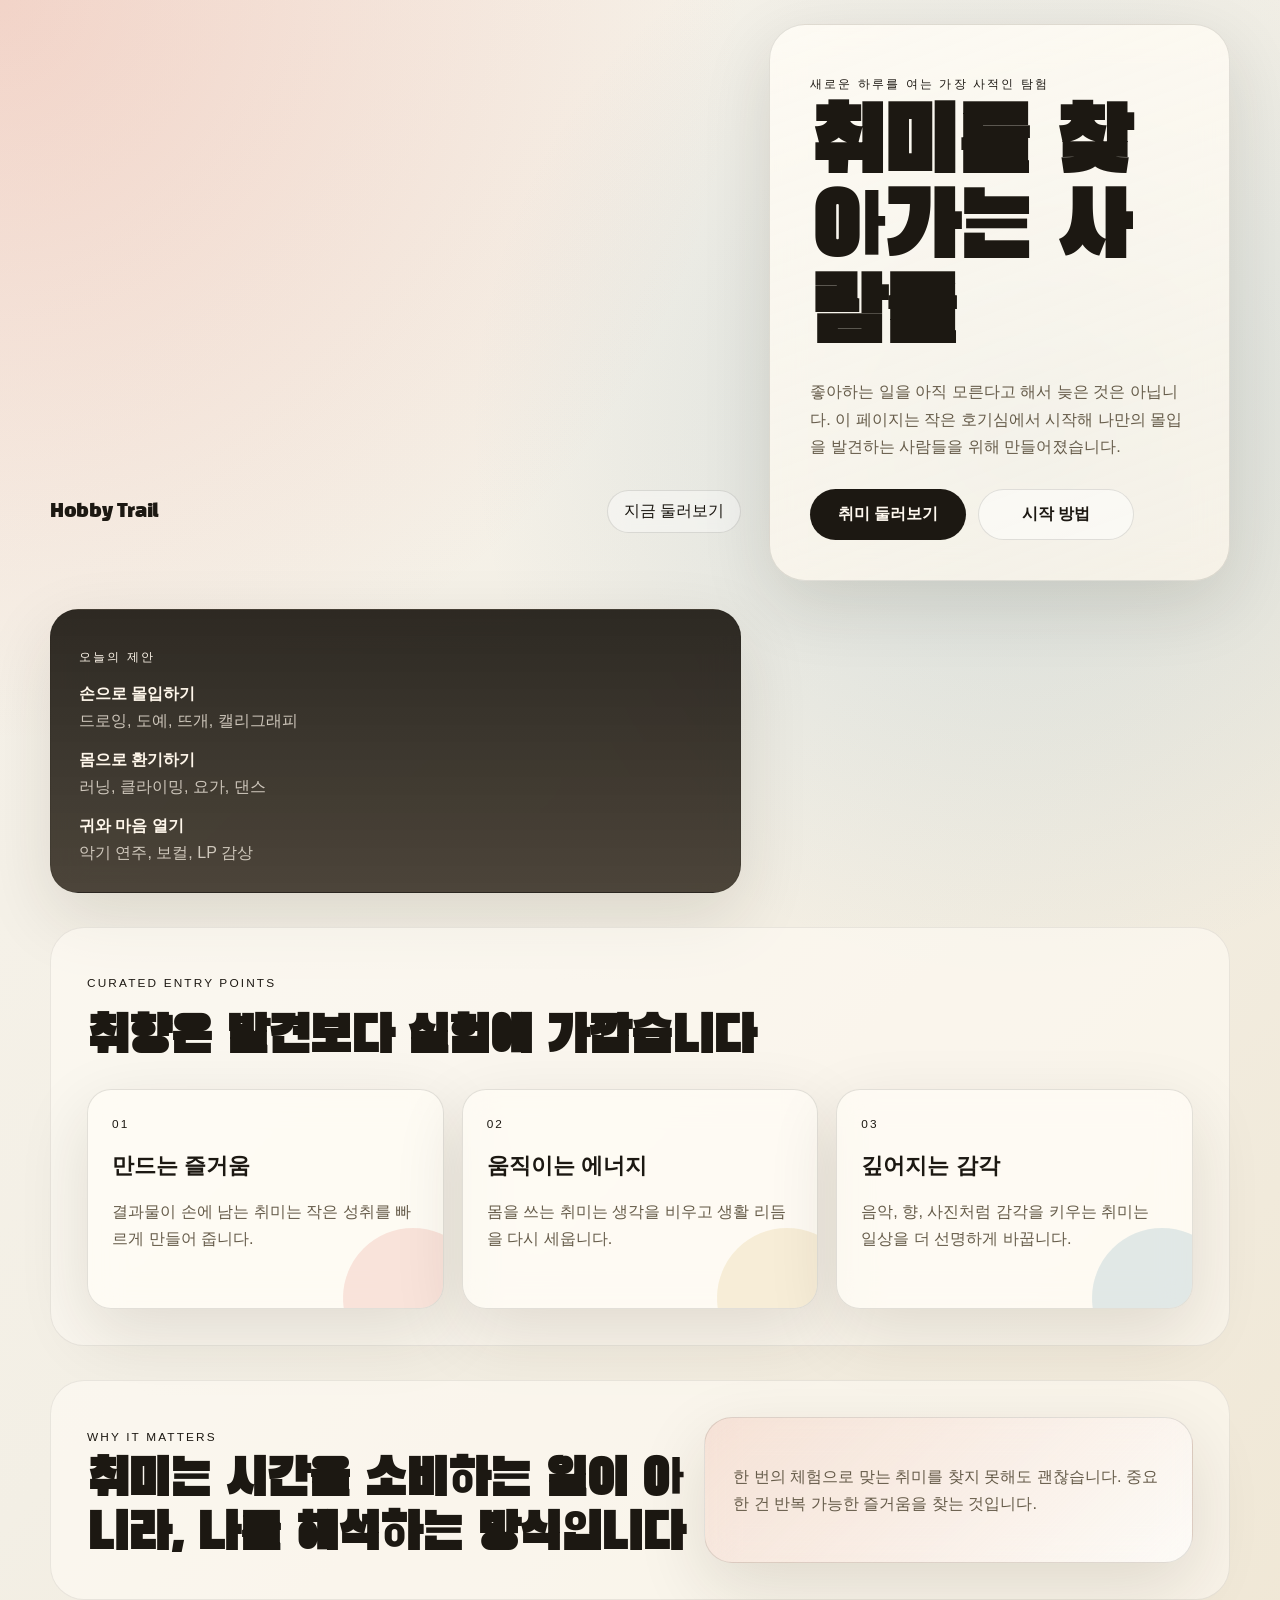
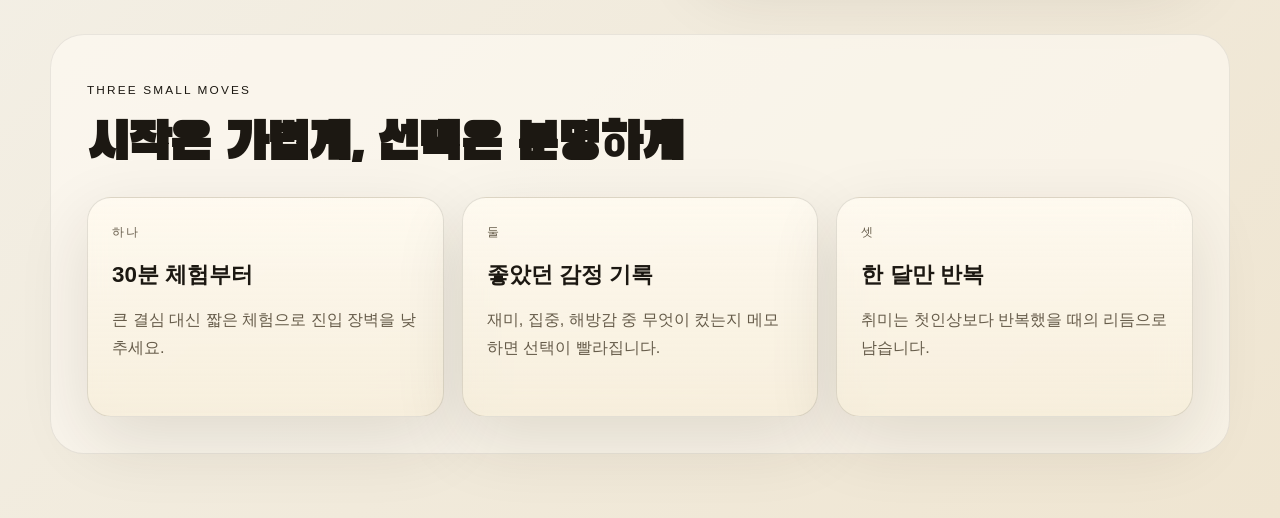
==== index.html @ 18a71db5 "Create hobby landing page and deploy workflow" ====
<!doctype html>
<html lang="ko">
<head>
  <meta charset="UTF-8" />
  <meta name="viewport" content="width=device-width, initial-scale=1.0" />
  <meta name="description" content="취미를 찾아가는 사람들을 위한 감각적인 안내 페이지" />
  <title>취미를 찾아가는 사람들</title>
  <link rel="preconnect" href="https://fonts.googleapis.com" />
  <link rel="preconnect" href="https://fonts.gstatic.com" crossorigin />
  <link href="https://fonts.googleapis.com/css2?family=Black+Han+Sans&family=SUIT:wght@300;400;500;600;700;800&display=swap" rel="stylesheet" />
  <link href="./style.css" rel="stylesheet" />
</head>
<body>
  <div class="page-shell">
    <header class="hero">
      <nav class="topbar">
        <span class="brand">Hobby Trail</span>
        <a href="#explore">지금 둘러보기</a>
      </nav>

      <div class="hero-copy reveal">
        <p class="eyebrow">새로운 하루를 여는 가장 사적인 탐험</p>
        <h1>취미를 찾아가는 사람들</h1>
        <p class="hero-text">
          좋아하는 일을 아직 모른다고 해서 늦은 것은 아닙니다.
          이 페이지는 작은 호기심에서 시작해 나만의 몰입을 발견하는 사람들을 위해 만들어졌습니다.
        </p>

        <div class="hero-actions">
          <a class="button primary" href="#cards">취미 둘러보기</a>
          <a class="button secondary" href="#steps">시작 방법</a>
        </div>
      </div>

      <div class="hero-panel reveal delay-1">
        <p class="panel-label">오늘의 제안</p>
        <ul>
          <li><strong>손으로 몰입하기</strong><span>드로잉, 도예, 뜨개, 캘리그래피</span></li>
          <li><strong>몸으로 환기하기</strong><span>러닝, 클라이밍, 요가, 댄스</span></li>
          <li><strong>귀와 마음 열기</strong><span>악기 연주, 보컬, LP 감상</span></li>
        </ul>
      </div>
    </header>

    <main>
      <section id="cards" class="section reveal">
        <div class="section-heading">
          <p class="section-kicker">Curated Entry Points</p>
          <h2>취향은 발견보다 실험에 가깝습니다</h2>
        </div>

        <div class="card-grid">
          <article class="card accent-coral">
            <span class="card-index">01</span>
            <h3>만드는 즐거움</h3>
            <p>결과물이 손에 남는 취미는 작은 성취를 빠르게 만들어 줍니다.</p>
          </article>
          <article class="card accent-gold">
            <span class="card-index">02</span>
            <h3>움직이는 에너지</h3>
            <p>몸을 쓰는 취미는 생각을 비우고 생활 리듬을 다시 세웁니다.</p>
          </article>
          <article class="card accent-sky">
            <span class="card-index">03</span>
            <h3>깊어지는 감각</h3>
            <p>음악, 향, 사진처럼 감각을 키우는 취미는 일상을 더 선명하게 바꿉니다.</p>
          </article>
        </div>
      </section>

      <section id="explore" class="section split-section reveal delay-1">
        <div>
          <p class="section-kicker">Why It Matters</p>
          <h2>취미는 시간을 소비하는 일이 아니라, 나를 해석하는 방식입니다</h2>
        </div>
        <div class="quote-box">
          <p>
            한 번의 체험으로 맞는 취미를 찾지 못해도 괜찮습니다. 중요한 건 반복 가능한 즐거움을 찾는 것입니다.
          </p>
        </div>
      </section>

      <section id="steps" class="section steps reveal delay-2">
        <div class="section-heading">
          <p class="section-kicker">Three Small Moves</p>
          <h2>시작은 가볍게, 선택은 분명하게</h2>
        </div>

        <div class="step-list">
          <article>
            <span>하나</span>
            <h3>30분 체험부터</h3>
            <p>큰 결심 대신 짧은 체험으로 진입 장벽을 낮추세요.</p>
          </article>
          <article>
            <span>둘</span>
            <h3>좋았던 감정 기록</h3>
            <p>재미, 집중, 해방감 중 무엇이 컸는지 메모하면 선택이 빨라집니다.</p>
          </article>
          <article>
            <span>셋</span>
            <h3>한 달만 반복</h3>
            <p>취미는 첫인상보다 반복했을 때의 리듬으로 남습니다.</p>
          </article>
        </div>
      </section>
    </main>
  </div>

  <script defer src="./main.js"></script>
</body>
</html>
---- style.css ----
:root {
  --bg: #f3efe5;
  --bg-strong: #d9c6a2;
  --ink: #1c1812;
  --muted: #665c4a;
  --card: rgba(255, 252, 245, 0.72);
  --line: rgba(28, 24, 18, 0.12);
  --coral: #df6d57;
  --gold: #d1a645;
  --sky: #4d88a8;
  --shadow: 0 24px 70px rgba(45, 33, 10, 0.12);
}

* {
  box-sizing: border-box;
}

html {
  scroll-behavior: smooth;
}

body {
  margin: 0;
  min-height: 100vh;
  color: var(--ink);
  font-family: "SUIT", sans-serif;
  background:
    radial-gradient(circle at top left, rgba(223, 109, 87, 0.24), transparent 30%),
    radial-gradient(circle at 80% 20%, rgba(77, 136, 168, 0.18), transparent 28%),
    linear-gradient(135deg, #f8f4ec 0%, var(--bg) 45%, #efe5d1 100%);
}

a {
  color: inherit;
  text-decoration: none;
}

.page-shell {
  width: min(1180px, calc(100% - 32px));
  margin: 0 auto;
  padding: 24px 0 64px;
}

.topbar {
  display: flex;
  align-items: center;
  justify-content: space-between;
  gap: 16px;
  margin-bottom: 48px;
}

.brand,
.hero h1,
.section-heading h2,
.split-section h2 {
  font-family: "Black Han Sans", sans-serif;
  letter-spacing: -0.02em;
}

.brand {
  font-size: 1.15rem;
}

.topbar a {
  padding: 10px 16px;
  border: 1px solid var(--line);
  border-radius: 999px;
  background: rgba(255, 255, 255, 0.4);
  backdrop-filter: blur(10px);
}

.hero {
  display: grid;
  grid-template-columns: minmax(0, 1.2fr) minmax(280px, 0.8fr);
  gap: 28px;
  align-items: end;
}

.hero-copy,
.hero-panel,
.card,
.quote-box,
.step-list article {
  border: 1px solid var(--line);
  box-shadow: var(--shadow);
  backdrop-filter: blur(16px);
}

.hero-copy {
  padding: 40px;
  border-radius: 36px;
  background: linear-gradient(160deg, rgba(255, 252, 245, 0.86), rgba(255, 248, 236, 0.68));
}

.eyebrow,
.section-kicker,
.panel-label,
.card-index,
.steps span {
  text-transform: uppercase;
  letter-spacing: 0.18em;
  font-size: 0.74rem;
}

.hero h1 {
  margin: 10px 0 18px;
  font-size: clamp(3rem, 7vw, 5.8rem);
  line-height: 0.95;
}

.hero-text,
.card p,
.quote-box p,
.step-list p {
  color: var(--muted);
  line-height: 1.7;
  font-size: 1.02rem;
}

.hero-actions {
  display: flex;
  flex-wrap: wrap;
  gap: 12px;
  margin-top: 28px;
}

.button {
  display: inline-flex;
  align-items: center;
  justify-content: center;
  min-width: 156px;
  padding: 14px 20px;
  border-radius: 999px;
  font-weight: 700;
}

.button.primary {
  background: var(--ink);
  color: #fff9f0;
}

.button.secondary {
  border: 1px solid var(--line);
  background: rgba(255, 255, 255, 0.5);
}

.hero-panel {
  padding: 28px;
  border-radius: 28px;
  background: linear-gradient(180deg, rgba(28, 24, 18, 0.92), rgba(48, 40, 29, 0.86));
  color: #fff7eb;
}

.hero-panel ul {
  margin: 18px 0 0;
  padding: 0;
  list-style: none;
  display: grid;
  gap: 18px;
}

.hero-panel li {
  display: grid;
  gap: 6px;
}

.hero-panel span {
  color: rgba(255, 247, 235, 0.74);
}

.section {
  margin-top: 34px;
  padding: 36px;
  border-radius: 34px;
  background: rgba(255, 252, 245, 0.58);
  border: 1px solid rgba(28, 24, 18, 0.08);
}

.section-heading {
  display: grid;
  gap: 10px;
  margin-bottom: 24px;
}

.section-heading h2,
.split-section h2 {
  margin: 0;
  font-size: clamp(2rem, 4vw, 3.4rem);
  line-height: 1.05;
}

.card-grid,
.step-list {
  display: grid;
  grid-template-columns: repeat(3, minmax(0, 1fr));
  gap: 18px;
}

.card,
.step-list article {
  position: relative;
  overflow: hidden;
  min-height: 220px;
  padding: 24px;
  border-radius: 24px;
  background: var(--card);
}

.card::after,
.step-list article::after {
  content: "";
  position: absolute;
  inset: auto -40px -60px auto;
  width: 140px;
  height: 140px;
  border-radius: 50%;
  opacity: 0.16;
}

.accent-coral::after {
  background: var(--coral);
}

.accent-gold::after {
  background: var(--gold);
}

.accent-sky::after {
  background: var(--sky);
}

.card h3,
.step-list h3 {
  margin: 18px 0 10px;
  font-size: 1.4rem;
}

.split-section {
  display: grid;
  grid-template-columns: minmax(0, 1.1fr) minmax(280px, 0.9fr);
  gap: 20px;
  align-items: center;
}

.quote-box {
  padding: 28px;
  border-radius: 28px;
  background: linear-gradient(135deg, rgba(223, 109, 87, 0.14), rgba(255, 255, 255, 0.62));
}

.step-list article {
  background: linear-gradient(180deg, rgba(255, 250, 240, 0.86), rgba(245, 236, 215, 0.72));
}

.steps span {
  display: inline-block;
  color: var(--muted);
}

.reveal {
  opacity: 0;
  transform: translateY(24px);
  transition: opacity 700ms ease, transform 700ms ease;
}

.reveal.visible {
  opacity: 1;
  transform: translateY(0);
}

.delay-1 {
  transition-delay: 120ms;
}

.delay-2 {
  transition-delay: 220ms;
}

@media (max-width: 900px) {
  .hero,
  .split-section,
  .card-grid,
  .step-list {
    grid-template-columns: 1fr;
  }

  .hero-copy,
  .hero-panel,
  .section {
    padding: 28px;
  }
}

@media (max-width: 560px) {
  .page-shell {
    width: min(100% - 20px, 1180px);
    padding-top: 12px;
  }

  .topbar {
    margin-bottom: 20px;
  }

  .topbar,
  .hero-actions {
    flex-direction: column;
    align-items: stretch;
  }

  .hero h1 {
    font-size: clamp(2.4rem, 16vw, 3.8rem);
  }

  .button {
    width: 100%;
  }
}
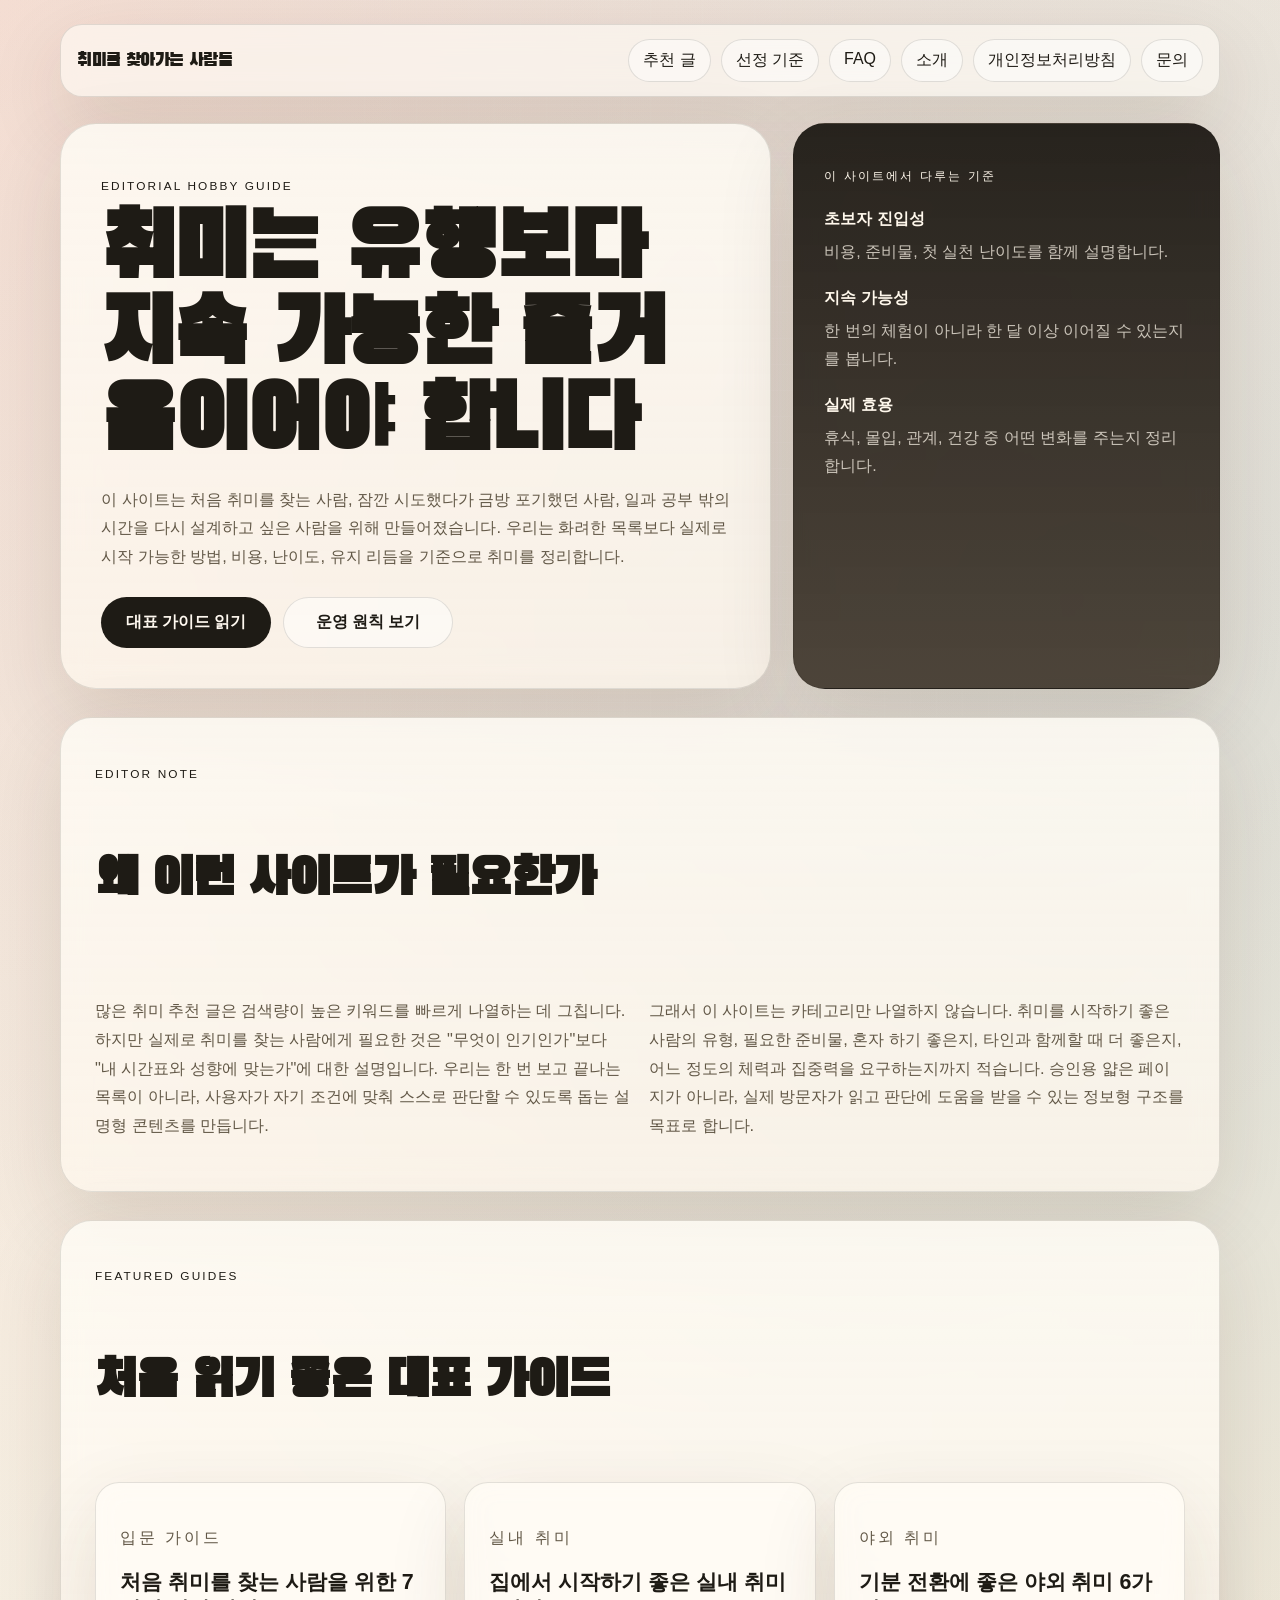
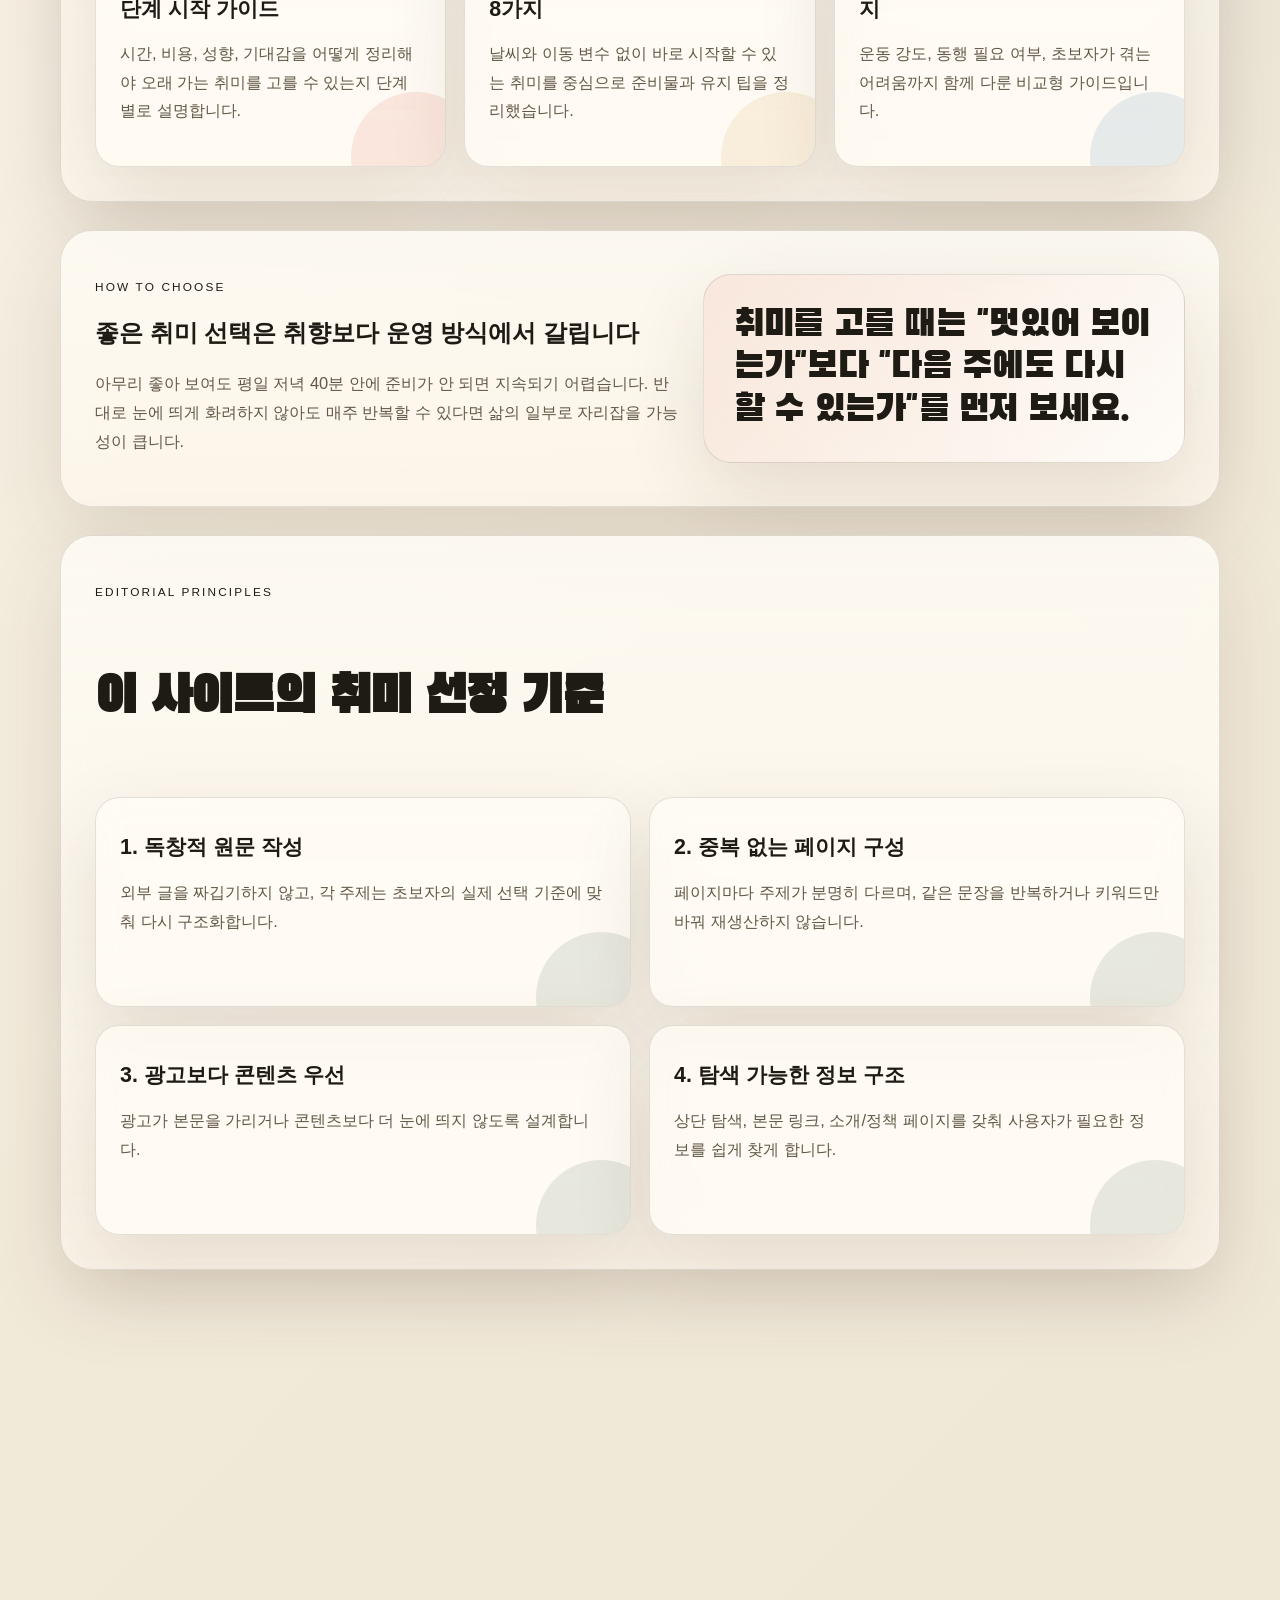
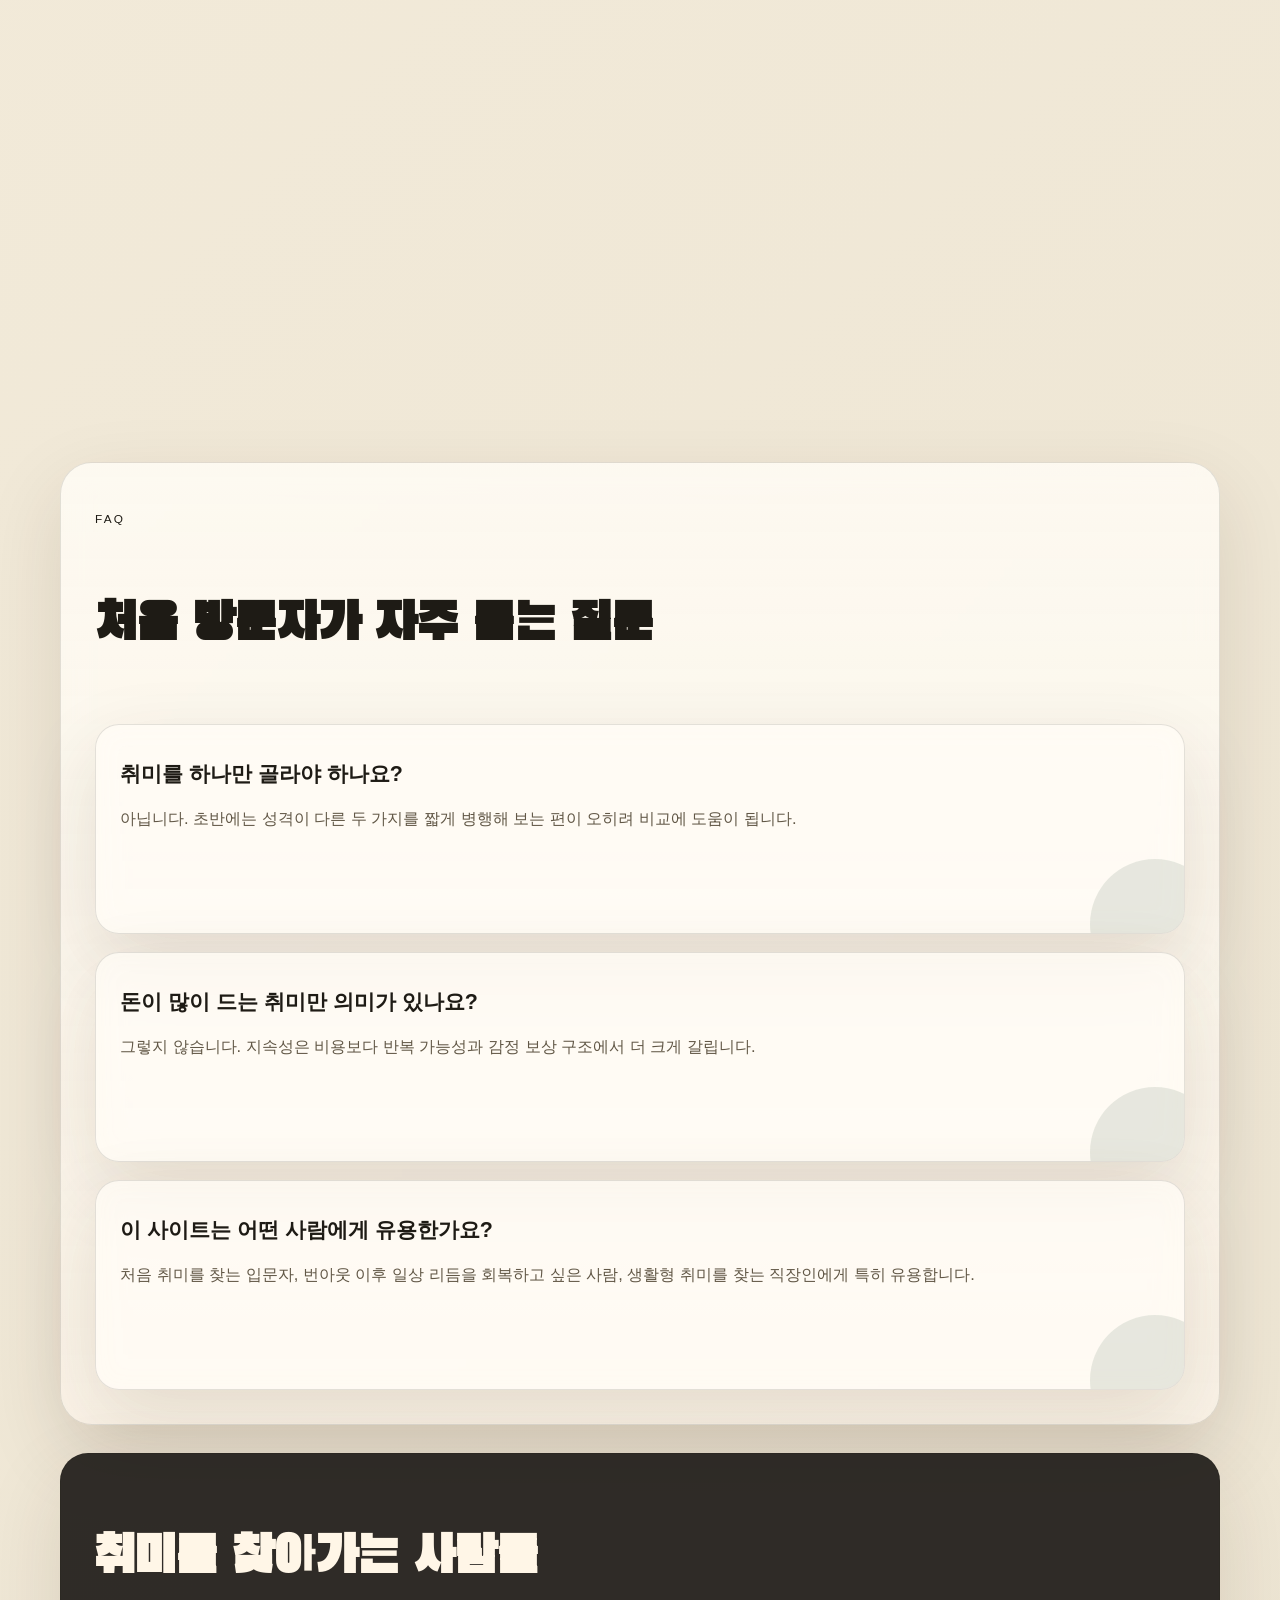
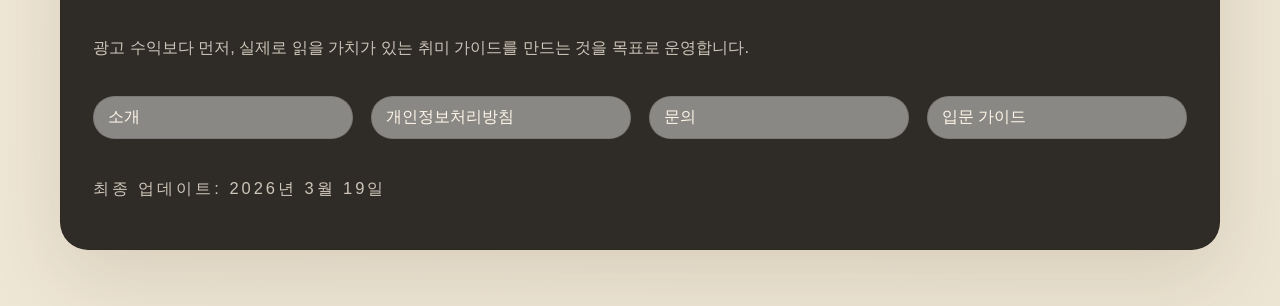
==== commit 209a9df2: "Expand site for quality content and AdSense readiness" ====
--- a/index.html
+++ b/index.html
@@ -3,108 +3,207 @@
 <head>
   <meta charset="UTF-8" />
   <meta name="viewport" content="width=device-width, initial-scale=1.0" />
-  <meta name="description" content="취미를 찾아가는 사람들을 위한 감각적인 안내 페이지" />
+  <meta name="description" content="취미를 찾는 과정에 필요한 가이드, 추천 기준, 운영 원칙을 담은 정보형 사이트" />
+  <meta name="keywords" content="취미 추천, 취미 찾기, 초보 취미, 실내 취미, 야외 취미" />
+  <meta name="author" content="취미를 찾아가는 사람들" />
+  <meta property="og:title" content="취미를 찾아가는 사람들" />
+  <meta property="og:description" content="처음 취미를 찾는 사람을 위한 실제 가이드와 큐레이션" />
+  <meta property="og:type" content="website" />
+  <meta property="og:url" content="https://hobby-jong-20260319.web.app/" />
+  <link rel="canonical" href="https://hobby-jong-20260319.web.app/" />
   <title>취미를 찾아가는 사람들</title>
   <link rel="preconnect" href="https://fonts.googleapis.com" />
   <link rel="preconnect" href="https://fonts.gstatic.com" crossorigin />
   <link href="https://fonts.googleapis.com/css2?family=Black+Han+Sans&family=SUIT:wght@300;400;500;600;700;800&display=swap" rel="stylesheet" />
   <link href="./style.css" rel="stylesheet" />
+  <script async src="https://pagead2.googlesyndication.com/pagead/js/adsbygoogle.js?client=ca-pub-4924154315102269" crossorigin="anonymous"></script>
 </head>
 <body>
-  <div class="page-shell">
-    <header class="hero">
+  <div class="page-shell site-layout">
+    <header class="site-header reveal">
       <nav class="topbar">
-        <span class="brand">Hobby Trail</span>
-        <a href="#explore">지금 둘러보기</a>
+        <a class="brand" href="./index.html">취미를 찾아가는 사람들</a>
+        <div class="nav-links">
+          <a href="#featured">추천 글</a>
+          <a href="#principles">선정 기준</a>
+          <a href="#faq">FAQ</a>
+          <a href="./about.html">소개</a>
+          <a href="./privacy.html">개인정보처리방침</a>
+          <a href="./contact.html">문의</a>
+        </div>
       </nav>
 
-      <div class="hero-copy reveal">
-        <p class="eyebrow">새로운 하루를 여는 가장 사적인 탐험</p>
-        <h1>취미를 찾아가는 사람들</h1>
-        <p class="hero-text">
-          좋아하는 일을 아직 모른다고 해서 늦은 것은 아닙니다.
-          이 페이지는 작은 호기심에서 시작해 나만의 몰입을 발견하는 사람들을 위해 만들어졌습니다.
-        </p>
-
-        <div class="hero-actions">
-          <a class="button primary" href="#cards">취미 둘러보기</a>
-          <a class="button secondary" href="#steps">시작 방법</a>
-        </div>
-      </div>
-
-      <div class="hero-panel reveal delay-1">
-        <p class="panel-label">오늘의 제안</p>
-        <ul>
-          <li><strong>손으로 몰입하기</strong><span>드로잉, 도예, 뜨개, 캘리그래피</span></li>
-          <li><strong>몸으로 환기하기</strong><span>러닝, 클라이밍, 요가, 댄스</span></li>
-          <li><strong>귀와 마음 열기</strong><span>악기 연주, 보컬, LP 감상</span></li>
-        </ul>
-      </div>
+      <section class="hero hero-wide">
+        <div class="hero-copy reveal">
+          <p class="eyebrow">Editorial Hobby Guide</p>
+          <h1>취미는 유행보다<br />지속 가능한 즐거움이어야 합니다</h1>
+          <p class="hero-text">
+            이 사이트는 처음 취미를 찾는 사람, 잠깐 시도했다가 금방 포기했던 사람,
+            일과 공부 밖의 시간을 다시 설계하고 싶은 사람을 위해 만들어졌습니다.
+            우리는 화려한 목록보다 실제로 시작 가능한 방법, 비용, 난이도, 유지 리듬을 기준으로 취미를 정리합니다.
+          </p>
+          <div class="hero-actions">
+            <a class="button primary" href="#featured">대표 가이드 읽기</a>
+            <a class="button secondary" href="./about.html">운영 원칙 보기</a>
+          </div>
+        </div>
+
+        <aside class="hero-panel reveal delay-1">
+          <p class="panel-label">이 사이트에서 다루는 기준</p>
+          <ul>
+            <li><strong>초보자 진입성</strong><span>비용, 준비물, 첫 실천 난이도를 함께 설명합니다.</span></li>
+            <li><strong>지속 가능성</strong><span>한 번의 체험이 아니라 한 달 이상 이어질 수 있는지를 봅니다.</span></li>
+            <li><strong>실제 효용</strong><span>휴식, 몰입, 관계, 건강 중 어떤 변화를 주는지 정리합니다.</span></li>
+          </ul>
+        </aside>
+      </section>
     </header>
 
     <main>
-      <section id="cards" class="section reveal">
-        <div class="section-heading">
-          <p class="section-kicker">Curated Entry Points</p>
-          <h2>취향은 발견보다 실험에 가깝습니다</h2>
-        </div>
-
-        <div class="card-grid">
-          <article class="card accent-coral">
-            <span class="card-index">01</span>
-            <h3>만드는 즐거움</h3>
-            <p>결과물이 손에 남는 취미는 작은 성취를 빠르게 만들어 줍니다.</p>
-          </article>
-          <article class="card accent-gold">
-            <span class="card-index">02</span>
-            <h3>움직이는 에너지</h3>
-            <p>몸을 쓰는 취미는 생각을 비우고 생활 리듬을 다시 세웁니다.</p>
-          </article>
-          <article class="card accent-sky">
-            <span class="card-index">03</span>
-            <h3>깊어지는 감각</h3>
-            <p>음악, 향, 사진처럼 감각을 키우는 취미는 일상을 더 선명하게 바꿉니다.</p>
-          </article>
-        </div>
-      </section>
-
-      <section id="explore" class="section split-section reveal delay-1">
+      <section class="section editorial-note reveal">
+        <div class="section-heading">
+          <p class="section-kicker">Editor Note</p>
+          <h2>왜 이런 사이트가 필요한가</h2>
+        </div>
+        <div class="prose-grid">
+          <p>
+            많은 취미 추천 글은 검색량이 높은 키워드를 빠르게 나열하는 데 그칩니다. 하지만 실제로 취미를 찾는 사람에게 필요한 것은
+            "무엇이 인기인가"보다 "내 시간표와 성향에 맞는가"에 대한 설명입니다. 우리는 한 번 보고 끝나는 목록이 아니라,
+            사용자가 자기 조건에 맞춰 스스로 판단할 수 있도록 돕는 설명형 콘텐츠를 만듭니다.
+          </p>
+          <p>
+            그래서 이 사이트는 카테고리만 나열하지 않습니다. 취미를 시작하기 좋은 사람의 유형, 필요한 준비물, 혼자 하기 좋은지,
+            타인과 함께할 때 더 좋은지, 어느 정도의 체력과 집중력을 요구하는지까지 적습니다. 승인용 얇은 페이지가 아니라,
+            실제 방문자가 읽고 판단에 도움을 받을 수 있는 정보형 구조를 목표로 합니다.
+          </p>
+        </div>
+      </section>
+
+      <section id="featured" class="section reveal">
+        <div class="section-heading">
+          <p class="section-kicker">Featured Guides</p>
+          <h2>처음 읽기 좋은 대표 가이드</h2>
+        </div>
+        <div class="article-grid">
+          <article class="article-card accent-coral">
+            <p class="article-meta">입문 가이드</p>
+            <h3><a href="./guides/first-hobby.html">처음 취미를 찾는 사람을 위한 7단계 시작 가이드</a></h3>
+            <p>시간, 비용, 성향, 기대감을 어떻게 정리해야 오래 가는 취미를 고를 수 있는지 단계별로 설명합니다.</p>
+          </article>
+          <article class="article-card accent-gold">
+            <p class="article-meta">실내 취미</p>
+            <h3><a href="./guides/indoor-hobbies.html">집에서 시작하기 좋은 실내 취미 8가지</a></h3>
+            <p>날씨와 이동 변수 없이 바로 시작할 수 있는 취미를 중심으로 준비물과 유지 팁을 정리했습니다.</p>
+          </article>
+          <article class="article-card accent-sky">
+            <p class="article-meta">야외 취미</p>
+            <h3><a href="./guides/outdoor-hobbies.html">기분 전환에 좋은 야외 취미 6가지</a></h3>
+            <p>운동 강도, 동행 필요 여부, 초보자가 겪는 어려움까지 함께 다룬 비교형 가이드입니다.</p>
+          </article>
+        </div>
+      </section>
+
+      <section class="section split-section reveal delay-1">
         <div>
-          <p class="section-kicker">Why It Matters</p>
-          <h2>취미는 시간을 소비하는 일이 아니라, 나를 해석하는 방식입니다</h2>
+          <p class="section-kicker">How To Choose</p>
+          <h2>좋은 취미 선택은 취향보다 운영 방식에서 갈립니다</h2>
+          <p class="section-text">
+            아무리 좋아 보여도 평일 저녁 40분 안에 준비가 안 되면 지속되기 어렵습니다.
+            반대로 눈에 띄게 화려하지 않아도 매주 반복할 수 있다면 삶의 일부로 자리잡을 가능성이 큽니다.
+          </p>
         </div>
         <div class="quote-box">
           <p>
-            한 번의 체험으로 맞는 취미를 찾지 못해도 괜찮습니다. 중요한 건 반복 가능한 즐거움을 찾는 것입니다.
-          </p>
-        </div>
-      </section>
-
-      <section id="steps" class="section steps reveal delay-2">
-        <div class="section-heading">
-          <p class="section-kicker">Three Small Moves</p>
-          <h2>시작은 가볍게, 선택은 분명하게</h2>
-        </div>
-
-        <div class="step-list">
-          <article>
-            <span>하나</span>
-            <h3>30분 체험부터</h3>
-            <p>큰 결심 대신 짧은 체험으로 진입 장벽을 낮추세요.</p>
-          </article>
-          <article>
-            <span>둘</span>
-            <h3>좋았던 감정 기록</h3>
-            <p>재미, 집중, 해방감 중 무엇이 컸는지 메모하면 선택이 빨라집니다.</p>
-          </article>
-          <article>
-            <span>셋</span>
-            <h3>한 달만 반복</h3>
-            <p>취미는 첫인상보다 반복했을 때의 리듬으로 남습니다.</p>
+            취미를 고를 때는 "멋있어 보이는가"보다 "다음 주에도 다시 할 수 있는가"를 먼저 보세요.
+          </p>
+        </div>
+      </section>
+
+      <section id="principles" class="section reveal delay-1">
+        <div class="section-heading">
+          <p class="section-kicker">Editorial Principles</p>
+          <h2>이 사이트의 취미 선정 기준</h2>
+        </div>
+        <div class="feature-list">
+          <article>
+            <h3>1. 독창적 원문 작성</h3>
+            <p>외부 글을 짜깁기하지 않고, 각 주제는 초보자의 실제 선택 기준에 맞춰 다시 구조화합니다.</p>
+          </article>
+          <article>
+            <h3>2. 중복 없는 페이지 구성</h3>
+            <p>페이지마다 주제가 분명히 다르며, 같은 문장을 반복하거나 키워드만 바꿔 재생산하지 않습니다.</p>
+          </article>
+          <article>
+            <h3>3. 광고보다 콘텐츠 우선</h3>
+            <p>광고가 본문을 가리거나 콘텐츠보다 더 눈에 띄지 않도록 설계합니다.</p>
+          </article>
+          <article>
+            <h3>4. 탐색 가능한 정보 구조</h3>
+            <p>상단 탐색, 본문 링크, 소개/정책 페이지를 갖춰 사용자가 필요한 정보를 쉽게 찾게 합니다.</p>
+          </article>
+        </div>
+      </section>
+
+      <section class="section reveal delay-2">
+        <div class="section-heading">
+          <p class="section-kicker">Category Snapshot</p>
+          <h2>어떤 유형의 취미를 다루는가</h2>
+        </div>
+        <div class="snapshot-grid">
+          <article class="snapshot-card">
+            <h3>손으로 만드는 취미</h3>
+            <p>드로잉, 도예, 뜨개, 미니어처 제작처럼 결과물이 남아 성취감이 큰 분야입니다.</p>
+          </article>
+          <article class="snapshot-card">
+            <h3>몸을 움직이는 취미</h3>
+            <p>러닝, 수영, 클라이밍, 요가처럼 컨디션 회복과 기분 전환 효과가 분명한 분야입니다.</p>
+          </article>
+          <article class="snapshot-card">
+            <h3>감각을 넓히는 취미</h3>
+            <p>사진, 악기, 커피, 향 관련 취미처럼 집중력과 감상 능력을 함께 키우는 분야입니다.</p>
+          </article>
+          <article class="snapshot-card">
+            <h3>혼자 하기 좋은 취미</h3>
+            <p>독서 기록, 필사, 홈베이킹, 퍼즐, 모델 조립처럼 혼자만의 리듬을 지키기 좋은 분야입니다.</p>
+          </article>
+        </div>
+      </section>
+
+      <section id="faq" class="section reveal delay-2">
+        <div class="section-heading">
+          <p class="section-kicker">FAQ</p>
+          <h2>처음 방문자가 자주 묻는 질문</h2>
+        </div>
+        <div class="faq-list">
+          <article>
+            <h3>취미를 하나만 골라야 하나요?</h3>
+            <p>아닙니다. 초반에는 성격이 다른 두 가지를 짧게 병행해 보는 편이 오히려 비교에 도움이 됩니다.</p>
+          </article>
+          <article>
+            <h3>돈이 많이 드는 취미만 의미가 있나요?</h3>
+            <p>그렇지 않습니다. 지속성은 비용보다 반복 가능성과 감정 보상 구조에서 더 크게 갈립니다.</p>
+          </article>
+          <article>
+            <h3>이 사이트는 어떤 사람에게 유용한가요?</h3>
+            <p>처음 취미를 찾는 입문자, 번아웃 이후 일상 리듬을 회복하고 싶은 사람, 생활형 취미를 찾는 직장인에게 특히 유용합니다.</p>
           </article>
         </div>
       </section>
     </main>
+
+    <footer class="site-footer reveal delay-2">
+      <div>
+        <h2>취미를 찾아가는 사람들</h2>
+        <p>광고 수익보다 먼저, 실제로 읽을 가치가 있는 취미 가이드를 만드는 것을 목표로 운영합니다.</p>
+      </div>
+      <div class="footer-links">
+        <a href="./about.html">소개</a>
+        <a href="./privacy.html">개인정보처리방침</a>
+        <a href="./contact.html">문의</a>
+        <a href="./guides/first-hobby.html">입문 가이드</a>
+      </div>
+      <p class="footer-note">최종 업데이트: 2026년 3월 19일</p>
+    </footer>
   </div>
 
   <script defer src="./main.js"></script>
--- a/style.css
+++ b/style.css
@@ -1,14 +1,15 @@
 :root {
   --bg: #f3efe5;
-  --bg-strong: #d9c6a2;
-  --ink: #1c1812;
-  --muted: #665c4a;
-  --card: rgba(255, 252, 245, 0.72);
-  --line: rgba(28, 24, 18, 0.12);
-  --coral: #df6d57;
-  --gold: #d1a645;
-  --sky: #4d88a8;
-  --shadow: 0 24px 70px rgba(45, 33, 10, 0.12);
+  --surface: rgba(255, 252, 245, 0.78);
+  --surface-strong: rgba(255, 250, 240, 0.92);
+  --ink: #1e1b15;
+  --muted: #625847;
+  --line: rgba(30, 27, 21, 0.12);
+  --accent-coral: #d96b52;
+  --accent-gold: #d0a14a;
+  --accent-sky: #4d86a8;
+  --accent-green: #58745c;
+  --shadow: 0 28px 80px rgba(54, 36, 11, 0.12);
 }
 
 * {
@@ -25,9 +26,23 @@
   color: var(--ink);
   font-family: "SUIT", sans-serif;
   background:
-    radial-gradient(circle at top left, rgba(223, 109, 87, 0.24), transparent 30%),
-    radial-gradient(circle at 80% 20%, rgba(77, 136, 168, 0.18), transparent 28%),
-    linear-gradient(135deg, #f8f4ec 0%, var(--bg) 45%, #efe5d1 100%);
+    radial-gradient(circle at top left, rgba(217, 107, 82, 0.18), transparent 32%),
+    radial-gradient(circle at 85% 12%, rgba(77, 134, 168, 0.15), transparent 28%),
+    linear-gradient(135deg, #fbf7ef 0%, #f2ead9 46%, #ede5d3 100%);
+}
+
+body::before {
+  content: "";
+  position: fixed;
+  inset: 0;
+  pointer-events: none;
+  background-image: linear-gradient(rgba(255, 255, 255, 0.05) 1px, transparent 1px), linear-gradient(90deg, rgba(255, 255, 255, 0.04) 1px, transparent 1px);
+  background-size: 26px 26px;
+  mask-image: radial-gradient(circle at center, black 45%, transparent 95%);
+}
+
+img {
+  max-width: 100%;
 }
 
 a {
@@ -35,103 +50,151 @@
   text-decoration: none;
 }
 
+p,
+li {
+  line-height: 1.75;
+}
+
+.site-layout {
+  position: relative;
+  z-index: 1;
+}
+
 .page-shell {
-  width: min(1180px, calc(100% - 32px));
+  width: min(1160px, calc(100% - 28px));
   margin: 0 auto;
-  padding: 24px 0 64px;
+  padding: 24px 0 56px;
+}
+
+.site-header {
+  margin-bottom: 24px;
 }
 
 .topbar {
   display: flex;
   align-items: center;
   justify-content: space-between;
-  gap: 16px;
-  margin-bottom: 48px;
+  gap: 18px;
+  margin-bottom: 26px;
+  padding: 14px 16px;
+  border: 1px solid var(--line);
+  border-radius: 22px;
+  background: rgba(255, 252, 245, 0.62);
+  backdrop-filter: blur(14px);
+  box-shadow: var(--shadow);
 }
 
 .brand,
 .hero h1,
 .section-heading h2,
-.split-section h2 {
+.article-page h1,
+.site-footer h2,
+.quote-box p {
   font-family: "Black Han Sans", sans-serif;
   letter-spacing: -0.02em;
 }
 
 .brand {
-  font-size: 1.15rem;
-}
-
-.topbar a {
-  padding: 10px 16px;
+  font-size: 1.12rem;
+}
+
+.nav-links {
+  display: flex;
+  flex-wrap: wrap;
+  justify-content: flex-end;
+  gap: 10px;
+}
+
+.nav-links a,
+.footer-links a,
+.inline-link {
+  padding: 10px 14px;
   border: 1px solid var(--line);
   border-radius: 999px;
-  background: rgba(255, 255, 255, 0.4);
-  backdrop-filter: blur(10px);
+  background: rgba(255, 255, 255, 0.44);
 }
 
 .hero {
   display: grid;
-  grid-template-columns: minmax(0, 1.2fr) minmax(280px, 0.8fr);
-  gap: 28px;
-  align-items: end;
+  gap: 22px;
+}
+
+.hero-wide {
+  grid-template-columns: minmax(0, 1.25fr) minmax(300px, 0.75fr);
+  align-items: stretch;
 }
 
 .hero-copy,
 .hero-panel,
-.card,
-.quote-box,
-.step-list article {
+.section,
+.article-card,
+.snapshot-card,
+.feature-list article,
+.faq-list article {
   border: 1px solid var(--line);
   box-shadow: var(--shadow);
-  backdrop-filter: blur(16px);
+  backdrop-filter: blur(14px);
+}
+
+.hero-copy,
+.hero-panel,
+.section {
+  background: linear-gradient(180deg, rgba(255, 252, 245, 0.84), rgba(255, 248, 238, 0.7));
 }
 
 .hero-copy {
   padding: 40px;
   border-radius: 36px;
-  background: linear-gradient(160deg, rgba(255, 252, 245, 0.86), rgba(255, 248, 236, 0.68));
+}
+
+.hero h1,
+.article-page h1 {
+  margin: 12px 0 18px;
+  line-height: 0.96;
+}
+
+.hero h1 {
+  font-size: clamp(3.1rem, 7vw, 5.6rem);
+}
+
+.hero-text,
+.section-text,
+.article-card p,
+.snapshot-card p,
+.feature-list p,
+.faq-list p,
+.site-footer p,
+.article-body p,
+.prose-grid p {
+  color: var(--muted);
+  font-size: 1.03rem;
 }
 
 .eyebrow,
 .section-kicker,
 .panel-label,
-.card-index,
-.steps span {
+.article-meta,
+.footer-note {
   text-transform: uppercase;
   letter-spacing: 0.18em;
   font-size: 0.74rem;
-}
-
-.hero h1 {
-  margin: 10px 0 18px;
-  font-size: clamp(3rem, 7vw, 5.8rem);
-  line-height: 0.95;
-}
-
-.hero-text,
-.card p,
-.quote-box p,
-.step-list p {
-  color: var(--muted);
-  line-height: 1.7;
-  font-size: 1.02rem;
 }
 
 .hero-actions {
   display: flex;
   flex-wrap: wrap;
   gap: 12px;
-  margin-top: 28px;
+  margin-top: 26px;
 }
 
 .button {
   display: inline-flex;
   align-items: center;
   justify-content: center;
-  min-width: 156px;
+  min-width: 170px;
   padding: 14px 20px;
   border-radius: 999px;
-  font-weight: 700;
+  font-weight: 800;
 }
 
 .button.primary {
@@ -145,35 +208,33 @@
 }
 
 .hero-panel {
-  padding: 28px;
-  border-radius: 28px;
-  background: linear-gradient(180deg, rgba(28, 24, 18, 0.92), rgba(48, 40, 29, 0.86));
-  color: #fff7eb;
+  padding: 30px;
+  border-radius: 32px;
+  background: linear-gradient(180deg, rgba(27, 23, 18, 0.94), rgba(53, 44, 33, 0.86));
+  color: #fff8ec;
 }
 
 .hero-panel ul {
+  list-style: none;
   margin: 18px 0 0;
   padding: 0;
-  list-style: none;
   display: grid;
   gap: 18px;
 }
 
 .hero-panel li {
   display: grid;
-  gap: 6px;
+  gap: 5px;
 }
 
 .hero-panel span {
-  color: rgba(255, 247, 235, 0.74);
+  color: rgba(255, 248, 236, 0.74);
 }
 
 .section {
-  margin-top: 34px;
-  padding: 36px;
-  border-radius: 34px;
-  background: rgba(255, 252, 245, 0.58);
-  border: 1px solid rgba(28, 24, 18, 0.08);
+  margin-top: 28px;
+  padding: 34px;
+  border-radius: 32px;
 }
 
 .section-heading {
@@ -183,84 +244,156 @@
 }
 
 .section-heading h2,
-.split-section h2 {
-  margin: 0;
-  font-size: clamp(2rem, 4vw, 3.4rem);
-  line-height: 1.05;
-}
-
-.card-grid,
-.step-list {
-  display: grid;
+.article-page h1,
+.site-footer h2 {
+  font-size: clamp(2rem, 4vw, 3.2rem);
+}
+
+.prose-grid,
+.article-grid,
+.snapshot-grid,
+.feature-list,
+.faq-list,
+.footer-links {
+  display: grid;
+  gap: 18px;
+}
+
+.prose-grid,
+.article-grid {
+  grid-template-columns: repeat(2, minmax(0, 1fr));
+}
+
+.article-grid {
   grid-template-columns: repeat(3, minmax(0, 1fr));
-  gap: 18px;
-}
-
-.card,
-.step-list article {
+}
+
+.feature-list,
+.snapshot-grid {
+  grid-template-columns: repeat(2, minmax(0, 1fr));
+}
+
+.article-card,
+.snapshot-card,
+.feature-list article,
+.faq-list article {
   position: relative;
   overflow: hidden;
-  min-height: 220px;
+  min-height: 210px;
   padding: 24px;
   border-radius: 24px;
-  background: var(--card);
-}
-
-.card::after,
-.step-list article::after {
+  background: var(--surface);
+}
+
+.article-card::after,
+.snapshot-card::after,
+.feature-list article::after,
+.faq-list article::after {
   content: "";
   position: absolute;
-  inset: auto -40px -60px auto;
-  width: 140px;
-  height: 140px;
+  right: -36px;
+  bottom: -56px;
+  width: 130px;
+  height: 130px;
   border-radius: 50%;
-  opacity: 0.16;
+  opacity: 0.14;
+  background: var(--accent-green);
 }
 
 .accent-coral::after {
-  background: var(--coral);
+  background: var(--accent-coral);
 }
 
 .accent-gold::after {
-  background: var(--gold);
+  background: var(--accent-gold);
 }
 
 .accent-sky::after {
-  background: var(--sky);
-}
-
-.card h3,
-.step-list h3 {
-  margin: 18px 0 10px;
-  font-size: 1.4rem;
+  background: var(--accent-sky);
+}
+
+.article-card h3,
+.snapshot-card h3,
+.feature-list h3,
+.faq-list h3 {
+  margin: 12px 0 10px;
+  font-size: 1.34rem;
+  line-height: 1.25;
 }
 
 .split-section {
   display: grid;
   grid-template-columns: minmax(0, 1.1fr) minmax(280px, 0.9fr);
-  gap: 20px;
   align-items: center;
+  gap: 18px;
 }
 
 .quote-box {
-  padding: 28px;
+  padding: 30px;
   border-radius: 28px;
-  background: linear-gradient(135deg, rgba(223, 109, 87, 0.14), rgba(255, 255, 255, 0.62));
-}
-
-.step-list article {
-  background: linear-gradient(180deg, rgba(255, 250, 240, 0.86), rgba(245, 236, 215, 0.72));
-}
-
-.steps span {
-  display: inline-block;
-  color: var(--muted);
+  border: 1px solid var(--line);
+  background: linear-gradient(135deg, rgba(217, 107, 82, 0.12), rgba(255, 255, 255, 0.64));
+  box-shadow: var(--shadow);
+}
+
+.quote-box p {
+  margin: 0;
+  font-size: clamp(1.5rem, 3vw, 2.3rem);
+  line-height: 1.15;
+}
+
+.article-page {
+  max-width: 920px;
+  margin-left: auto;
+  margin-right: auto;
+}
+
+.article-body {
+  display: grid;
+  gap: 8px;
+}
+
+.article-body h2 {
+  margin: 18px 0 2px;
+  font-size: 1.35rem;
+}
+
+.article-body p {
+  margin: 0;
+}
+
+.inner-page .section {
+  margin-top: 0;
+}
+
+.site-footer {
+  display: grid;
+  gap: 18px;
+  margin-top: 28px;
+  padding: 30px 32px;
+  border: 1px solid var(--line);
+  border-radius: 28px;
+  background: rgba(31, 28, 24, 0.92);
+  color: #fff6e7;
+  box-shadow: var(--shadow);
+}
+
+.site-footer p {
+  color: rgba(255, 246, 231, 0.76);
+}
+
+.footer-links {
+  grid-template-columns: repeat(4, minmax(0, 1fr));
+}
+
+.footer-note {
+  color: rgba(255, 246, 231, 0.56);
 }
 
 .reveal {
   opacity: 0;
   transform: translateY(24px);
-  transition: opacity 700ms ease, transform 700ms ease;
+  transition: opacity 680ms ease, transform 680ms ease;
 }
 
 .reveal.visible {
@@ -269,49 +402,62 @@
 }
 
 .delay-1 {
-  transition-delay: 120ms;
+  transition-delay: 100ms;
 }
 
 .delay-2 {
   transition-delay: 220ms;
 }
 
-@media (max-width: 900px) {
-  .hero,
+@media (max-width: 980px) {
+  .hero-wide,
   .split-section,
-  .card-grid,
-  .step-list {
+  .prose-grid,
+  .article-grid,
+  .feature-list,
+  .snapshot-grid,
+  .footer-links {
     grid-template-columns: 1fr;
   }
-
-  .hero-copy,
-  .hero-panel,
-  .section {
-    padding: 28px;
-  }
-}
-
-@media (max-width: 560px) {
-  .page-shell {
-    width: min(100% - 20px, 1180px);
-    padding-top: 12px;
-  }
-
-  .topbar {
-    margin-bottom: 20px;
-  }
-
+}
+
+@media (max-width: 720px) {
   .topbar,
   .hero-actions {
     flex-direction: column;
     align-items: stretch;
   }
 
-  .hero h1 {
-    font-size: clamp(2.4rem, 16vw, 3.8rem);
+  .nav-links {
+    justify-content: stretch;
+  }
+
+  .hero-copy,
+  .hero-panel,
+  .section,
+  .site-footer {
+    padding: 24px;
   }
 
   .button {
     width: 100%;
   }
 }
+
+@media (max-width: 560px) {
+  .page-shell {
+    width: min(100% - 16px, 1160px);
+    padding-top: 12px;
+  }
+
+  .hero h1,
+  .article-page h1,
+  .section-heading h2,
+  .site-footer h2 {
+    line-height: 1.02;
+  }
+
+  .hero h1 {
+    font-size: clamp(2.5rem, 14vw, 3.8rem);
+  }
+}
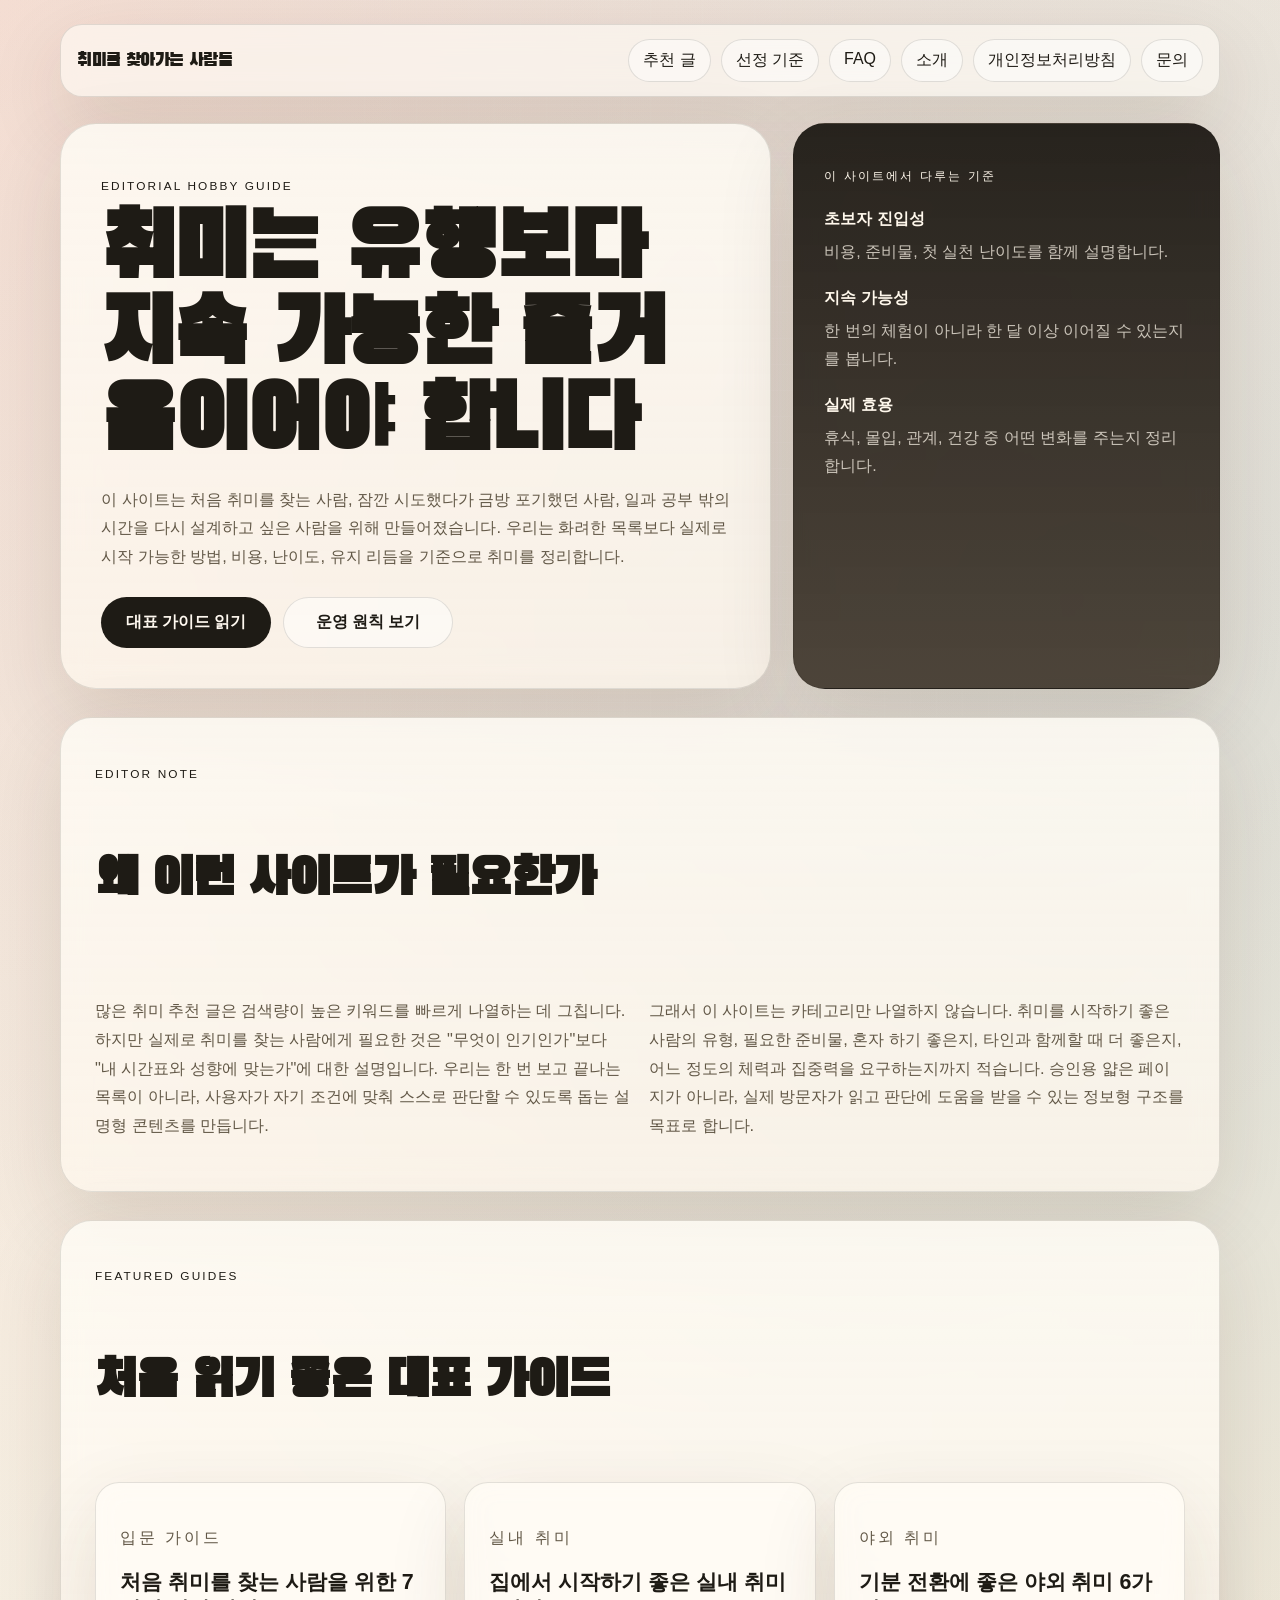
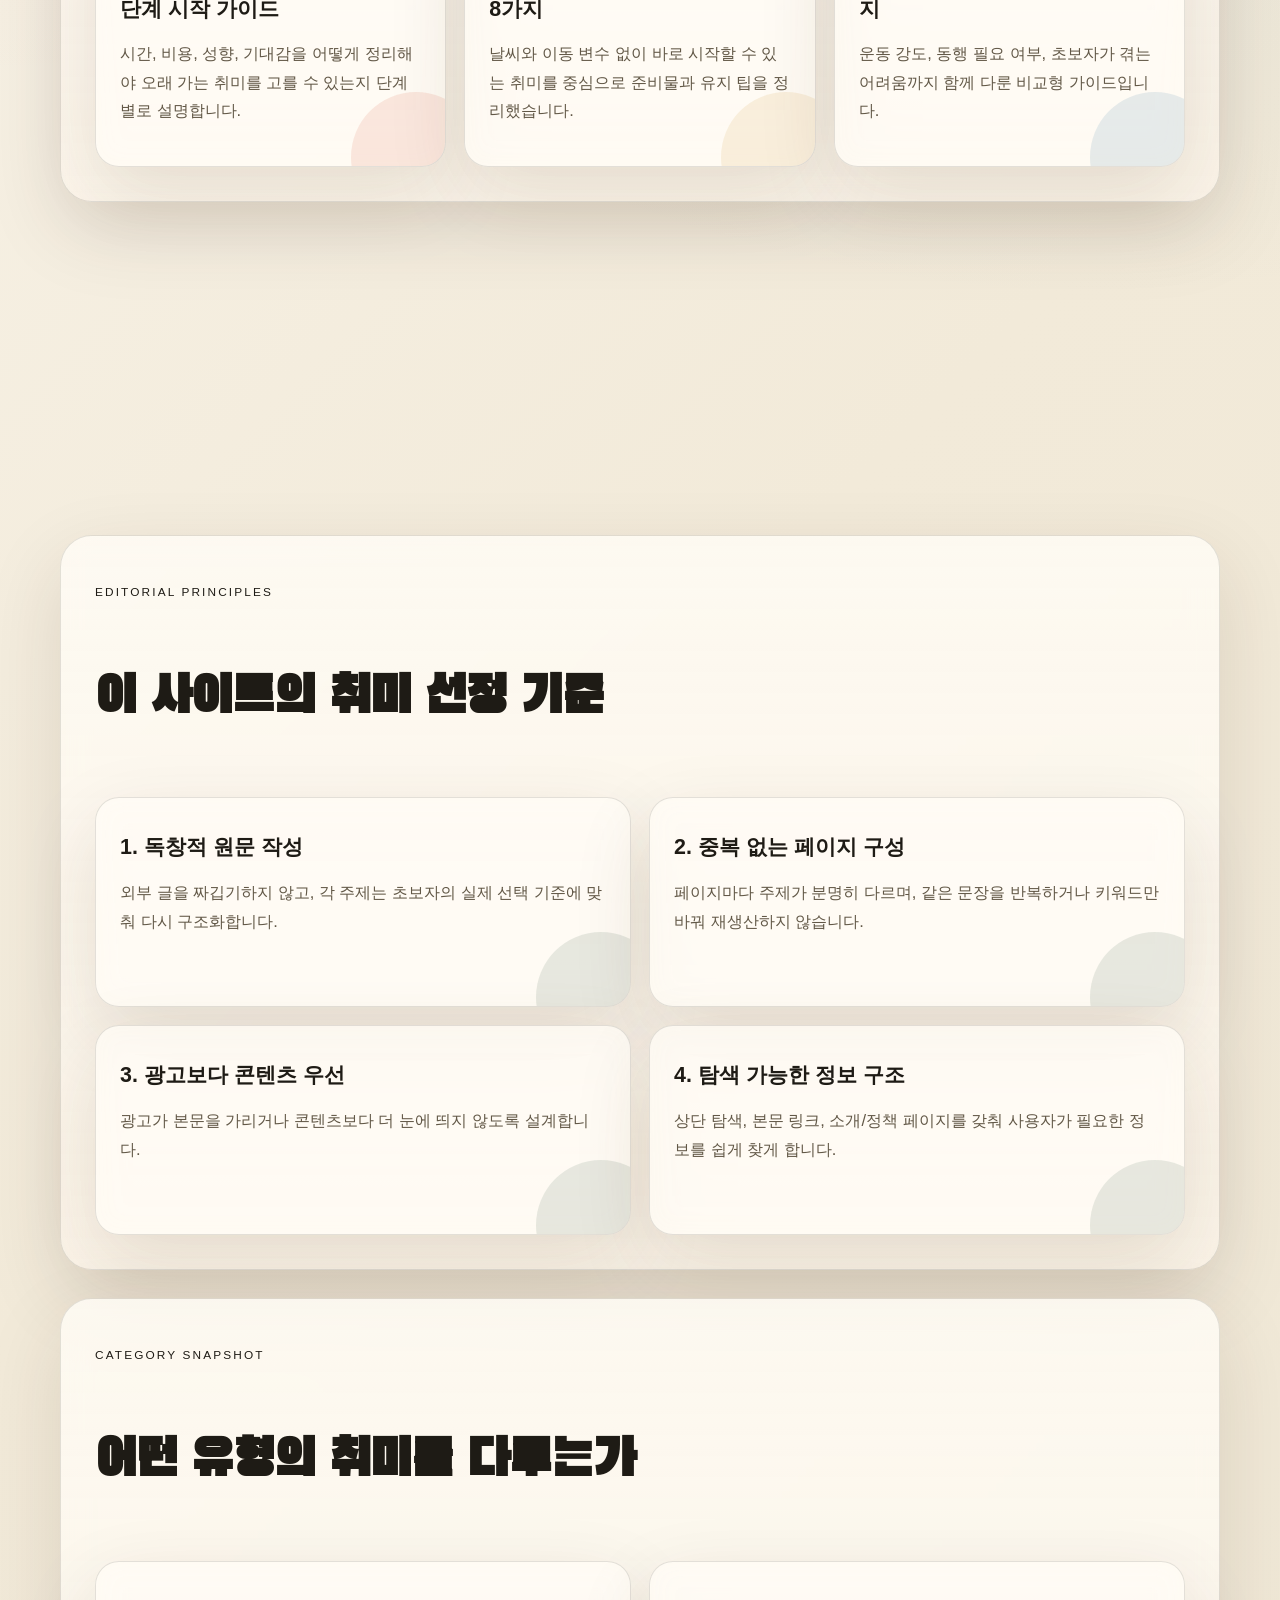
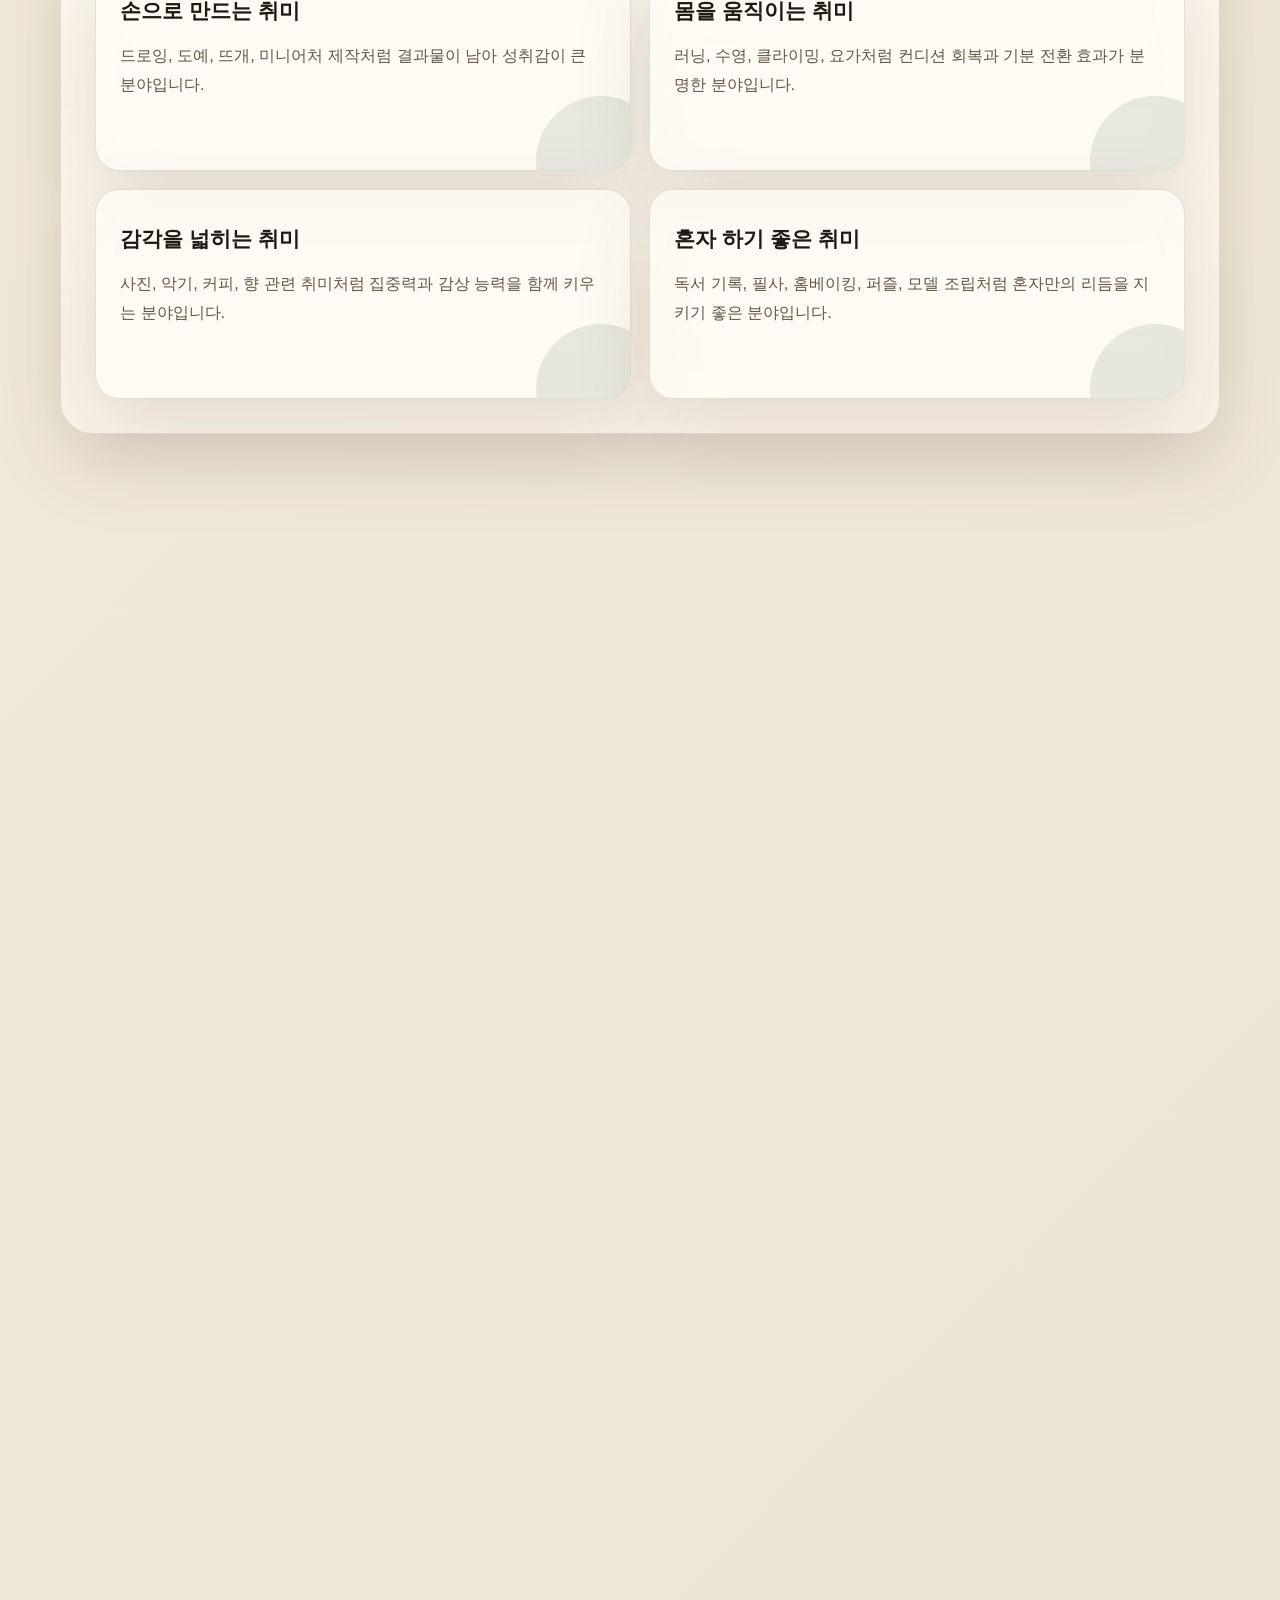
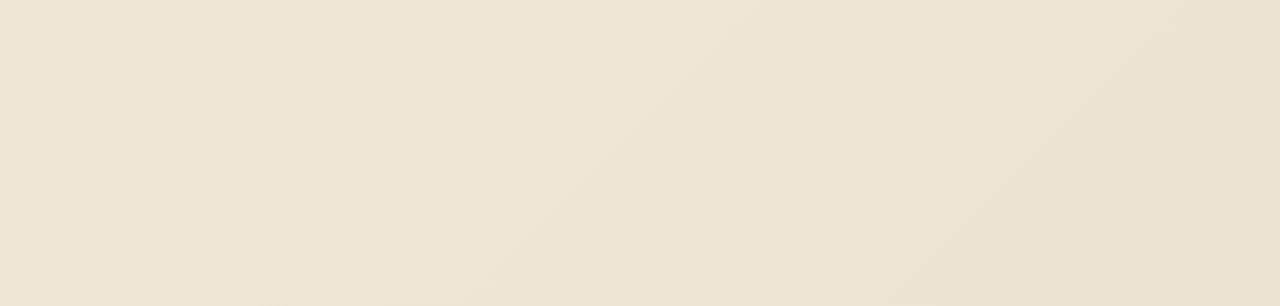
==== commit dc402bec: "Add Google Analytics tag to all HTML pages" ====
--- a/index.html
+++ b/index.html
@@ -17,6 +17,15 @@
   <link href="https://fonts.googleapis.com/css2?family=Black+Han+Sans&family=SUIT:wght@300;400;500;600;700;800&display=swap" rel="stylesheet" />
   <link href="./style.css" rel="stylesheet" />
   <script async src="https://pagead2.googlesyndication.com/pagead/js/adsbygoogle.js?client=ca-pub-4924154315102269" crossorigin="anonymous"></script>
+  <!-- Google tag (gtag.js) -->
+  <script async src="https://www.googletagmanager.com/gtag/js?id=G-15R89SB1ZF"></script>
+  <script>
+    window.dataLayer = window.dataLayer || [];
+    function gtag(){dataLayer.push(arguments);}
+    gtag('js', new Date());
+
+    gtag('config', 'G-15R89SB1ZF');
+  </script>
 </head>
 <body>
   <div class="page-shell site-layout">
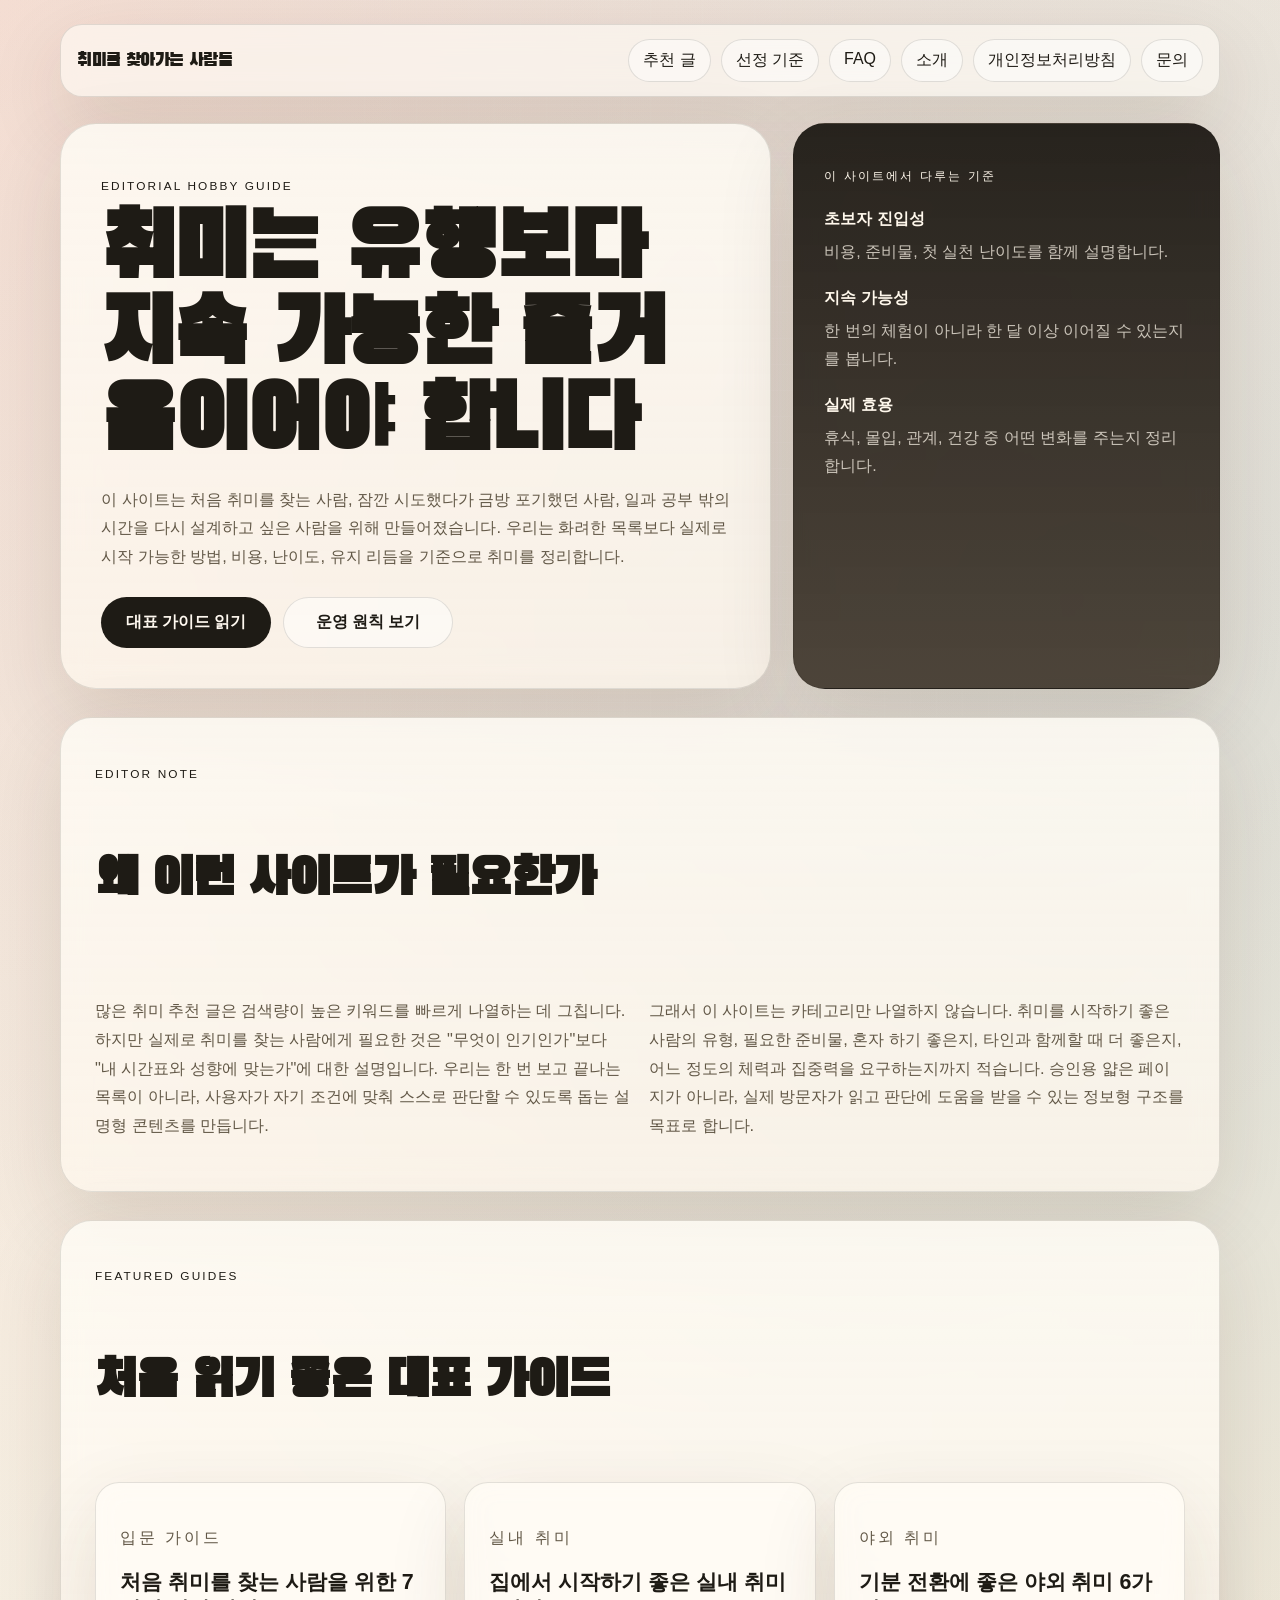
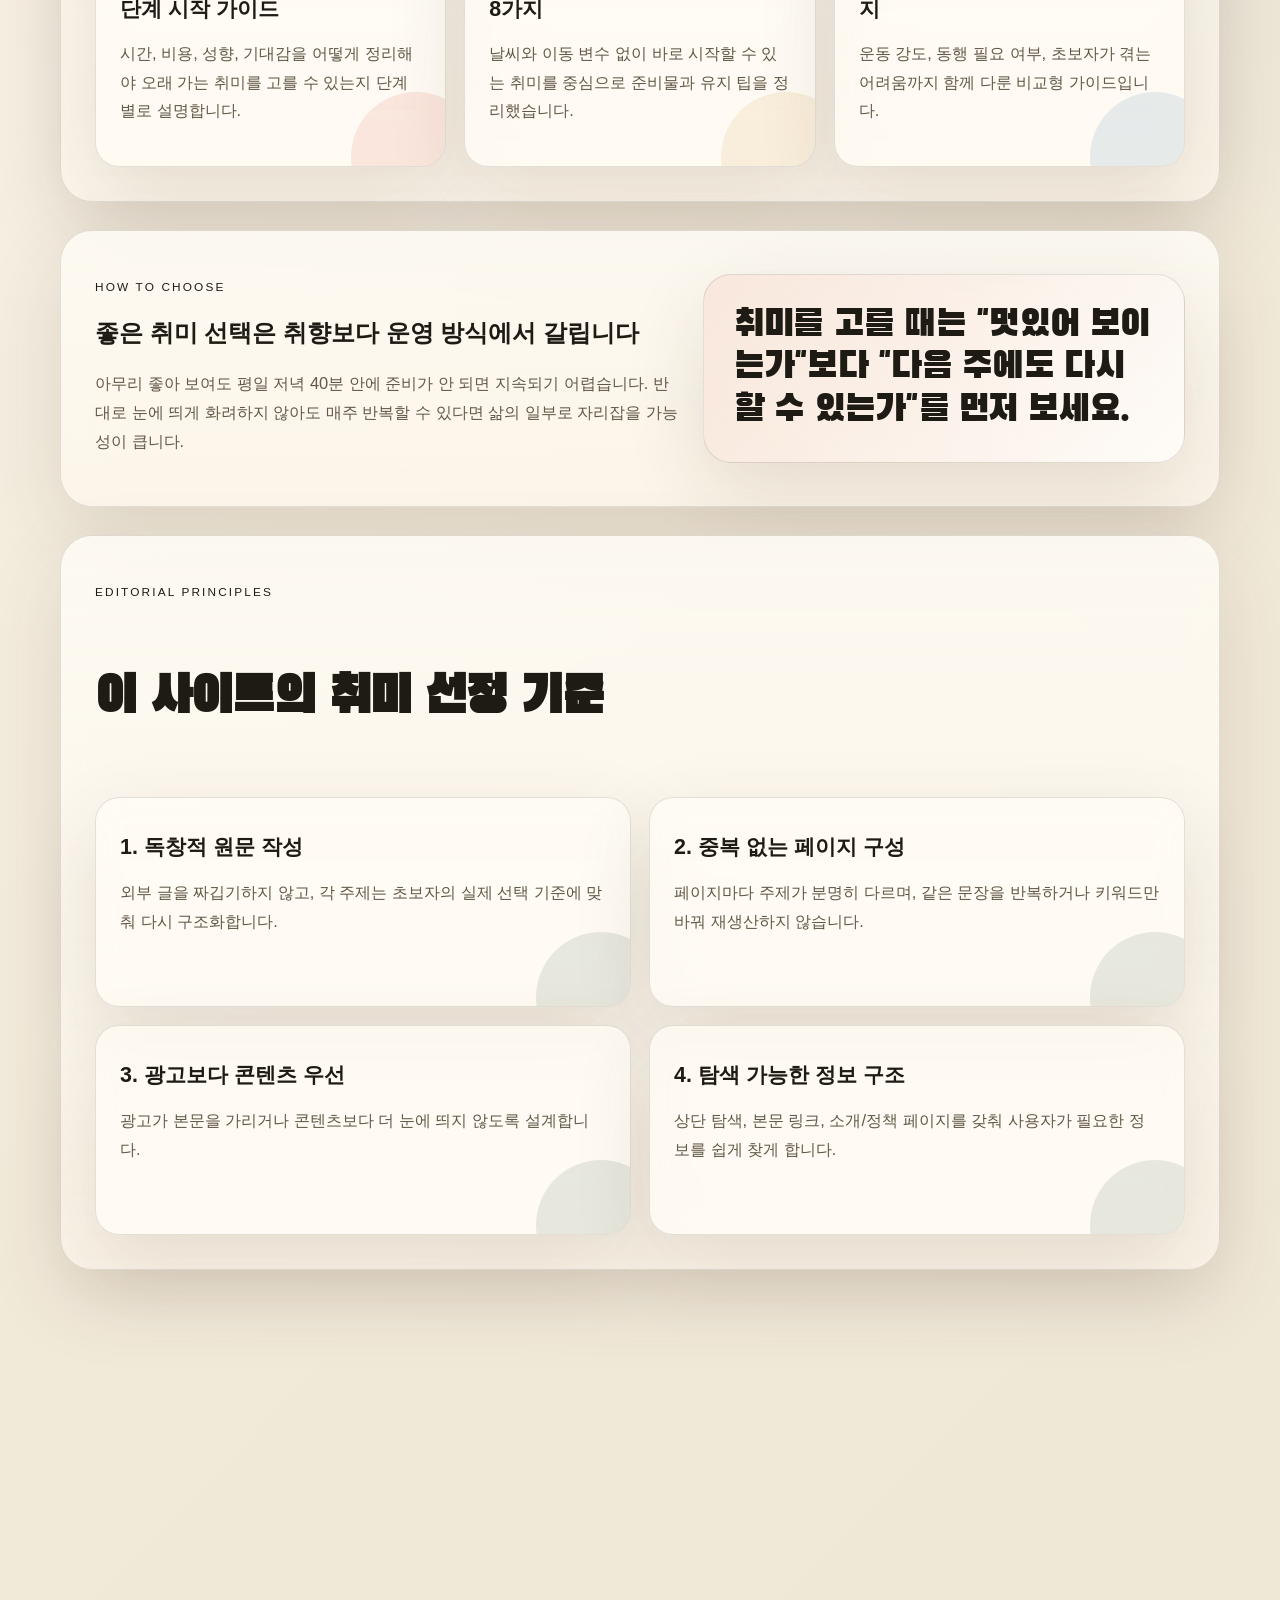
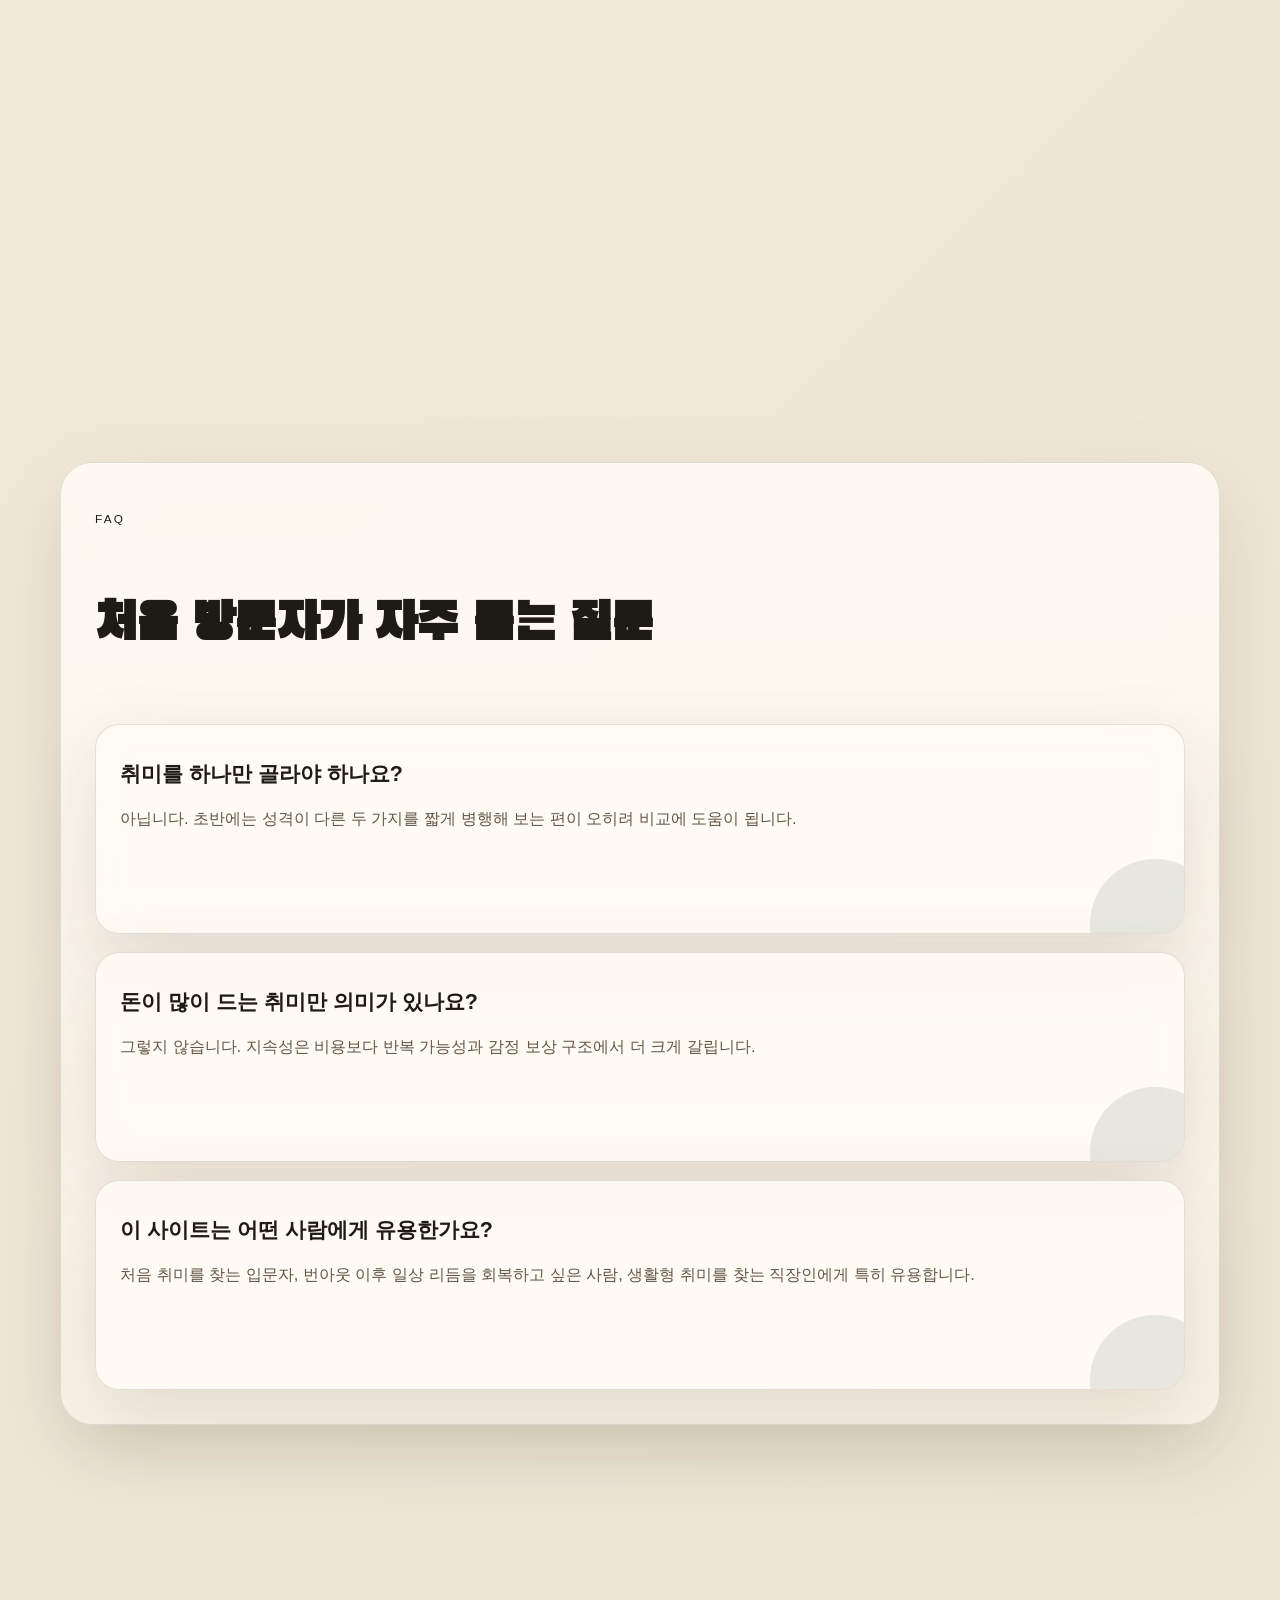
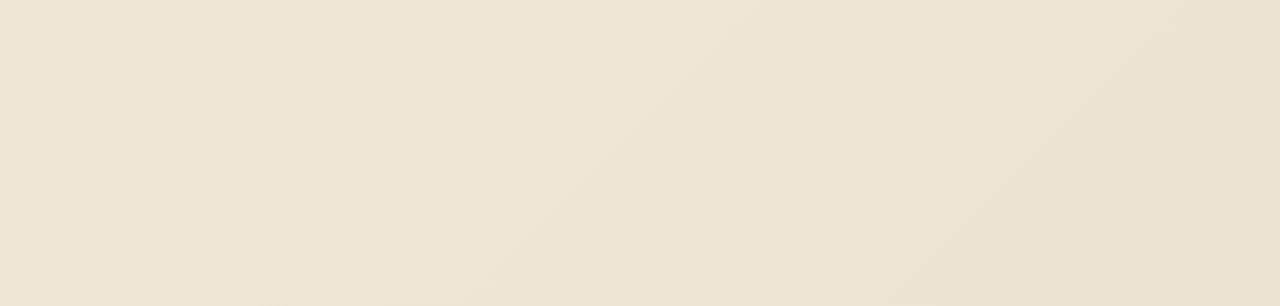
==== commit 98389803: "Add Microsoft Clarity tag to all HTML pages" ====
--- a/index.html
+++ b/index.html
@@ -26,6 +26,13 @@
 
     gtag('config', 'G-15R89SB1ZF');
   </script>
+  <script type="text/javascript">
+    (function(c,l,a,r,i,t,y){
+        c[a]=c[a]||function(){(c[a].q=c[a].q||[]).push(arguments)};
+        t=l.createElement(r);t.async=1;t.src="https://www.clarity.ms/tag/"+i;
+        y=l.getElementsByTagName(r)[0];y.parentNode.insertBefore(t,y);
+    })(window, document, "clarity", "script", "vy8e54pbbw");
+  </script>
 </head>
 <body>
   <div class="page-shell site-layout">
